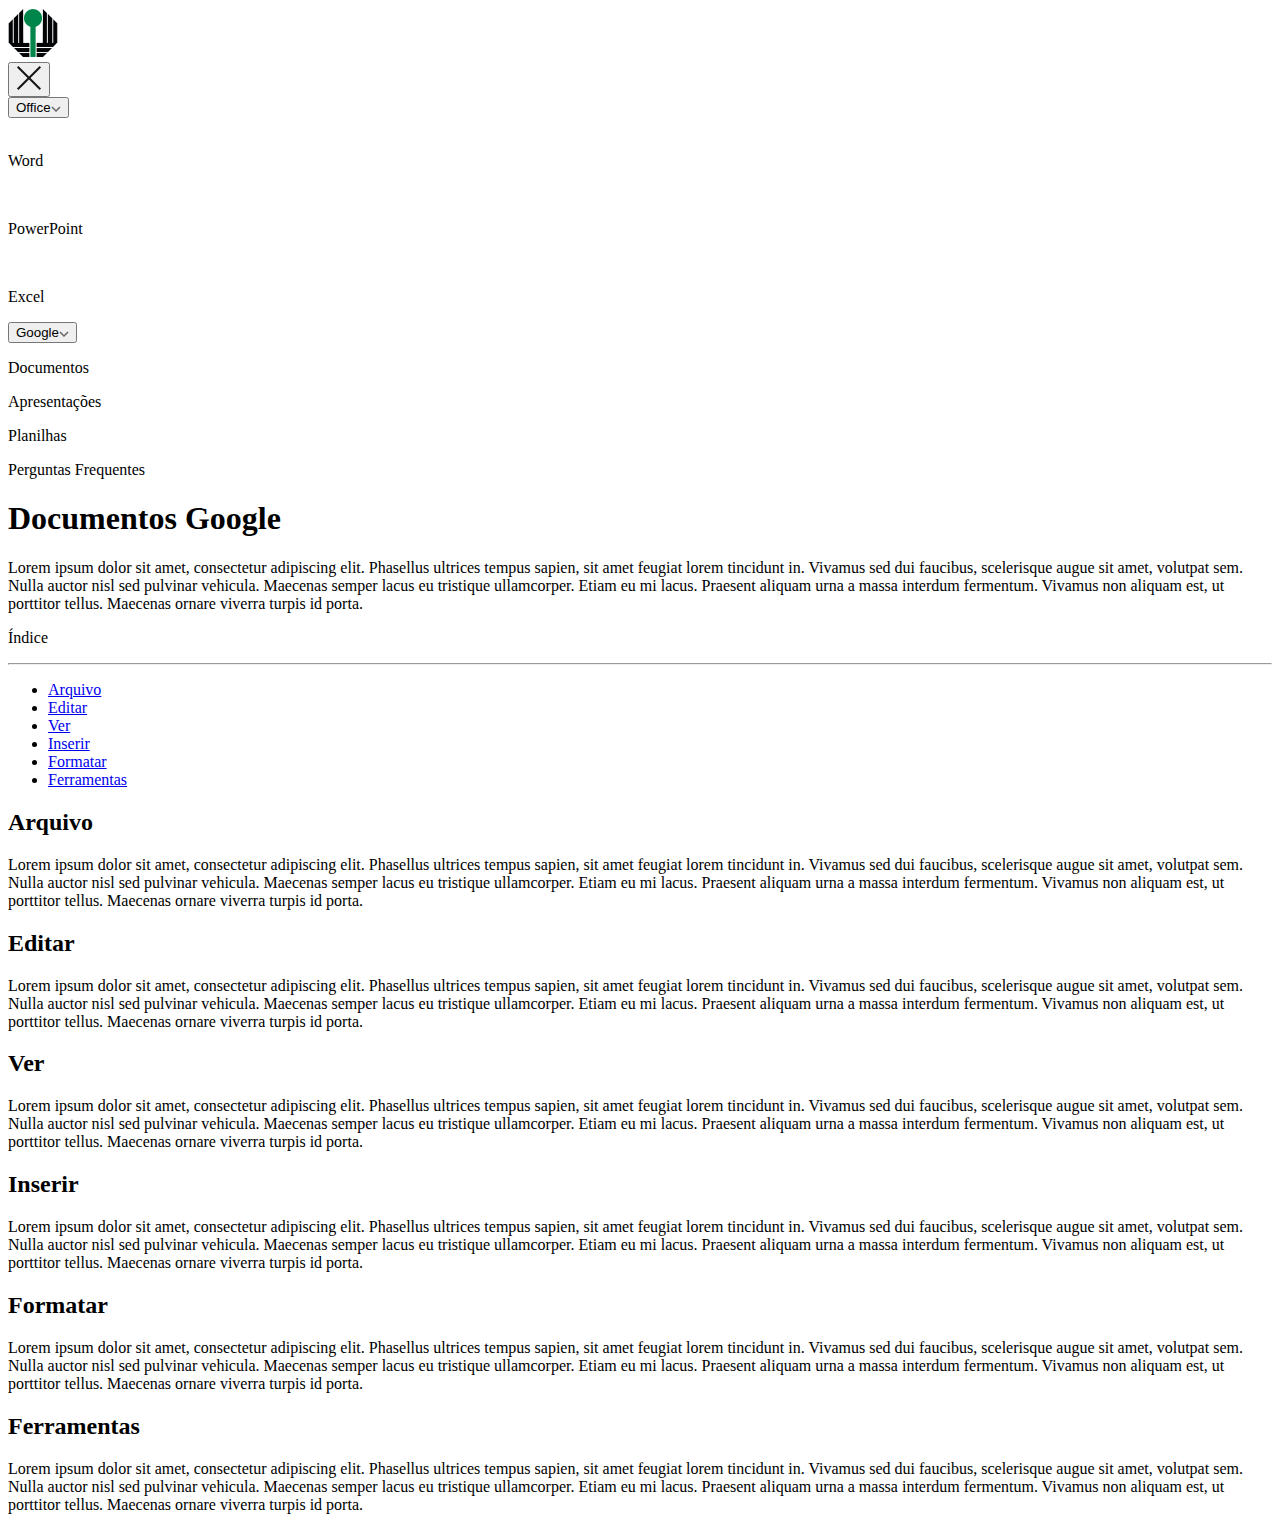
==== documentos/index.html @ f4893db4 "Update index.html" ====
<!DOCTYPE html>
<html lang="en">

<head>
    <meta charset="UTF-8">
    <meta name="viewport" content="width=device-width, initial-scale=1.0">
    <link rel="icon" sizes="32x32" href="./images/uel2.svg" type="image/svg" />
    <link rel="stylesheet" href="./documentos/main2.css">
    <title>Documentos Google</title>
</head>

<body>
    <div class="main">
        <div class="top">
            <div class="logo"><img src="/images/uel2.png" alt=""></div>
            <div class="mobile-menu">
                <button class="mobile-close"><img src="/images/icon-close-menu.svg" alt=""></button>
                <div class="left">
                    <div class="options">
                        <div class="features">
                            <button class="btn1">
                                Office<img src="/images/icon-arrow-down.svg" alt="" class="arrow1">
                            </button>
                            <div class="menu1">
                                <div class="row" id="wordButton"><img src="" alt="">
                                    <p>Word</p>
                                </div>
                                <div class="row" id="powerPointButton"><img src="" alt="">
                                    <p>PowerPoint</p>
                                </div>
                                <div class="row" id="excelButton"><img src="" alt="">
                                    <p>Excel</p>
                                </div>
                            </div>
                        </div>
                        <div class="company">
                            <button class="btn2">
                                Google<img src="/images/icon-arrow-down.svg" alt="" class="arrow2">
                            </button>
                            <div class="menu2">
                                <div class="list" id="docsButton">
                                    <p>Documentos</p>
                                </div>
                                <div class="list" id="apresentacoesButton">
                                    <p>Apresentações</p>
                                </div>
                                <div class="list" id="planilhasButton">
                                    <p>Planilhas</p>
                                </div>
                            </div>
                        </div>
                        <div class="carrers" id="perguntasButton">
                            <p>Perguntas Frequentes</p>
                        </div>
                    </div>
                </div>
            </div>
        </div>
        <div class="content">
            <h1 class="title">Documentos Google</h1>
            <p class="p1">Lorem ipsum dolor sit amet, consectetur adipiscing elit. Phasellus ultrices tempus sapien, sit amet
                feugiat lorem
                tincidunt in. Vivamus sed dui faucibus, scelerisque augue sit amet, volutpat sem. Nulla auctor nisl sed
                pulvinar
                vehicula. Maecenas semper lacus eu tristique ullamcorper. Etiam eu mi lacus. Praesent aliquam urna a
                massa interdum
                fermentum. Vivamus non aliquam est, ut porttitor tellus. Maecenas ornare viverra turpis id porta.</p>
                <div class="box">
                <div class="indice">
                    <p>Índice</p><hr>
                    <ul>
                        <li><a href="#arquivo">Arquivo</a></li>
                        <li><a href="#editar">Editar</a></li>
                        <li><a href="#ver">Ver</a></li>
                        <li><a href="#inserir">Inserir</a></li>
                        <li><a href="#formatar">Formatar</a></li>
                        <li><a href="#ferramentas">Ferramentas</a></li>
                    </ul>
                </div>
            </div>
            <div class="infos">
            <div class="divisao">
                <h2 id="arquivo">Arquivo</h2>
                <p>Lorem ipsum dolor sit amet, consectetur adipiscing elit. Phasellus ultrices tempus sapien, 
                    sit amet feugiat lorem tincidunt in. Vivamus sed dui faucibus, scelerisque augue sit amet, 
                    volutpat sem. Nulla auctor nisl sed pulvinar vehicula. Maecenas semper lacus eu tristique ullamcorper. 
                    Etiam eu mi lacus. Praesent aliquam urna a massa interdum fermentum. Vivamus non aliquam est, ut porttitor 
                    tellus. Maecenas ornare viverra turpis id porta.
                </p>
            </div>
            <div class="divisao">
                <h2 id="editar">Editar</h2>
                <p>Lorem ipsum dolor sit amet, consectetur adipiscing elit. Phasellus ultrices tempus sapien, 
                    sit amet feugiat lorem tincidunt in. Vivamus sed dui faucibus, scelerisque augue sit amet, 
                    volutpat sem. Nulla auctor nisl sed pulvinar vehicula. Maecenas semper lacus eu tristique ullamcorper. 
                    Etiam eu mi lacus. Praesent aliquam urna a massa interdum fermentum. Vivamus non aliquam est, ut porttitor 
                    tellus. Maecenas ornare viverra turpis id porta.
                </p>
            </div>
            <div class="divisao">
                <h2 id="ver">Ver</h2>
                <p>Lorem ipsum dolor sit amet, consectetur adipiscing elit. Phasellus ultrices tempus sapien, 
                    sit amet feugiat lorem tincidunt in. Vivamus sed dui faucibus, scelerisque augue sit amet, 
                    volutpat sem. Nulla auctor nisl sed pulvinar vehicula. Maecenas semper lacus eu tristique ullamcorper. 
                    Etiam eu mi lacus. Praesent aliquam urna a massa interdum fermentum. Vivamus non aliquam est, ut porttitor 
                    tellus. Maecenas ornare viverra turpis id porta.
                </p>
            </div>
            <div class="divisao">
                <h2 id="inserir">Inserir</h2>
                <p>Lorem ipsum dolor sit amet, consectetur adipiscing elit. Phasellus ultrices tempus sapien, 
                    sit amet feugiat lorem tincidunt in. Vivamus sed dui faucibus, scelerisque augue sit amet, 
                    volutpat sem. Nulla auctor nisl sed pulvinar vehicula. Maecenas semper lacus eu tristique ullamcorper. 
                    Etiam eu mi lacus. Praesent aliquam urna a massa interdum fermentum. Vivamus non aliquam est, ut porttitor 
                    tellus. Maecenas ornare viverra turpis id porta.
                </p>
            </div>
            <div class="divisao">
                <h2 id="formatar">Formatar</h2>
                <p>Lorem ipsum dolor sit amet, consectetur adipiscing elit. Phasellus ultrices tempus sapien, 
                    sit amet feugiat lorem tincidunt in. Vivamus sed dui faucibus, scelerisque augue sit amet, 
                    volutpat sem. Nulla auctor nisl sed pulvinar vehicula. Maecenas semper lacus eu tristique ullamcorper. 
                    Etiam eu mi lacus. Praesent aliquam urna a massa interdum fermentum. Vivamus non aliquam est, ut porttitor 
                    tellus. Maecenas ornare viverra turpis id porta.
                </p>
            </div>
            <div class="divisao">
                <h2 id="ferramentas">Ferramentas</h2>
                <p>Lorem ipsum dolor sit amet, consectetur adipiscing elit. Phasellus ultrices tempus sapien, 
                    sit amet feugiat lorem tincidunt in. Vivamus sed dui faucibus, scelerisque augue sit amet, 
                    volutpat sem. Nulla auctor nisl sed pulvinar vehicula. Maecenas semper lacus eu tristique ullamcorper. 
                    Etiam eu mi lacus. Praesent aliquam urna a massa interdum fermentum. Vivamus non aliquam est, ut porttitor 
                    tellus. Maecenas ornare viverra turpis id porta.
                </p>
            </div>
        </div>
        </div>
    </div>
    <script src="./documentos/app2.js"></script>
</body>

</html>
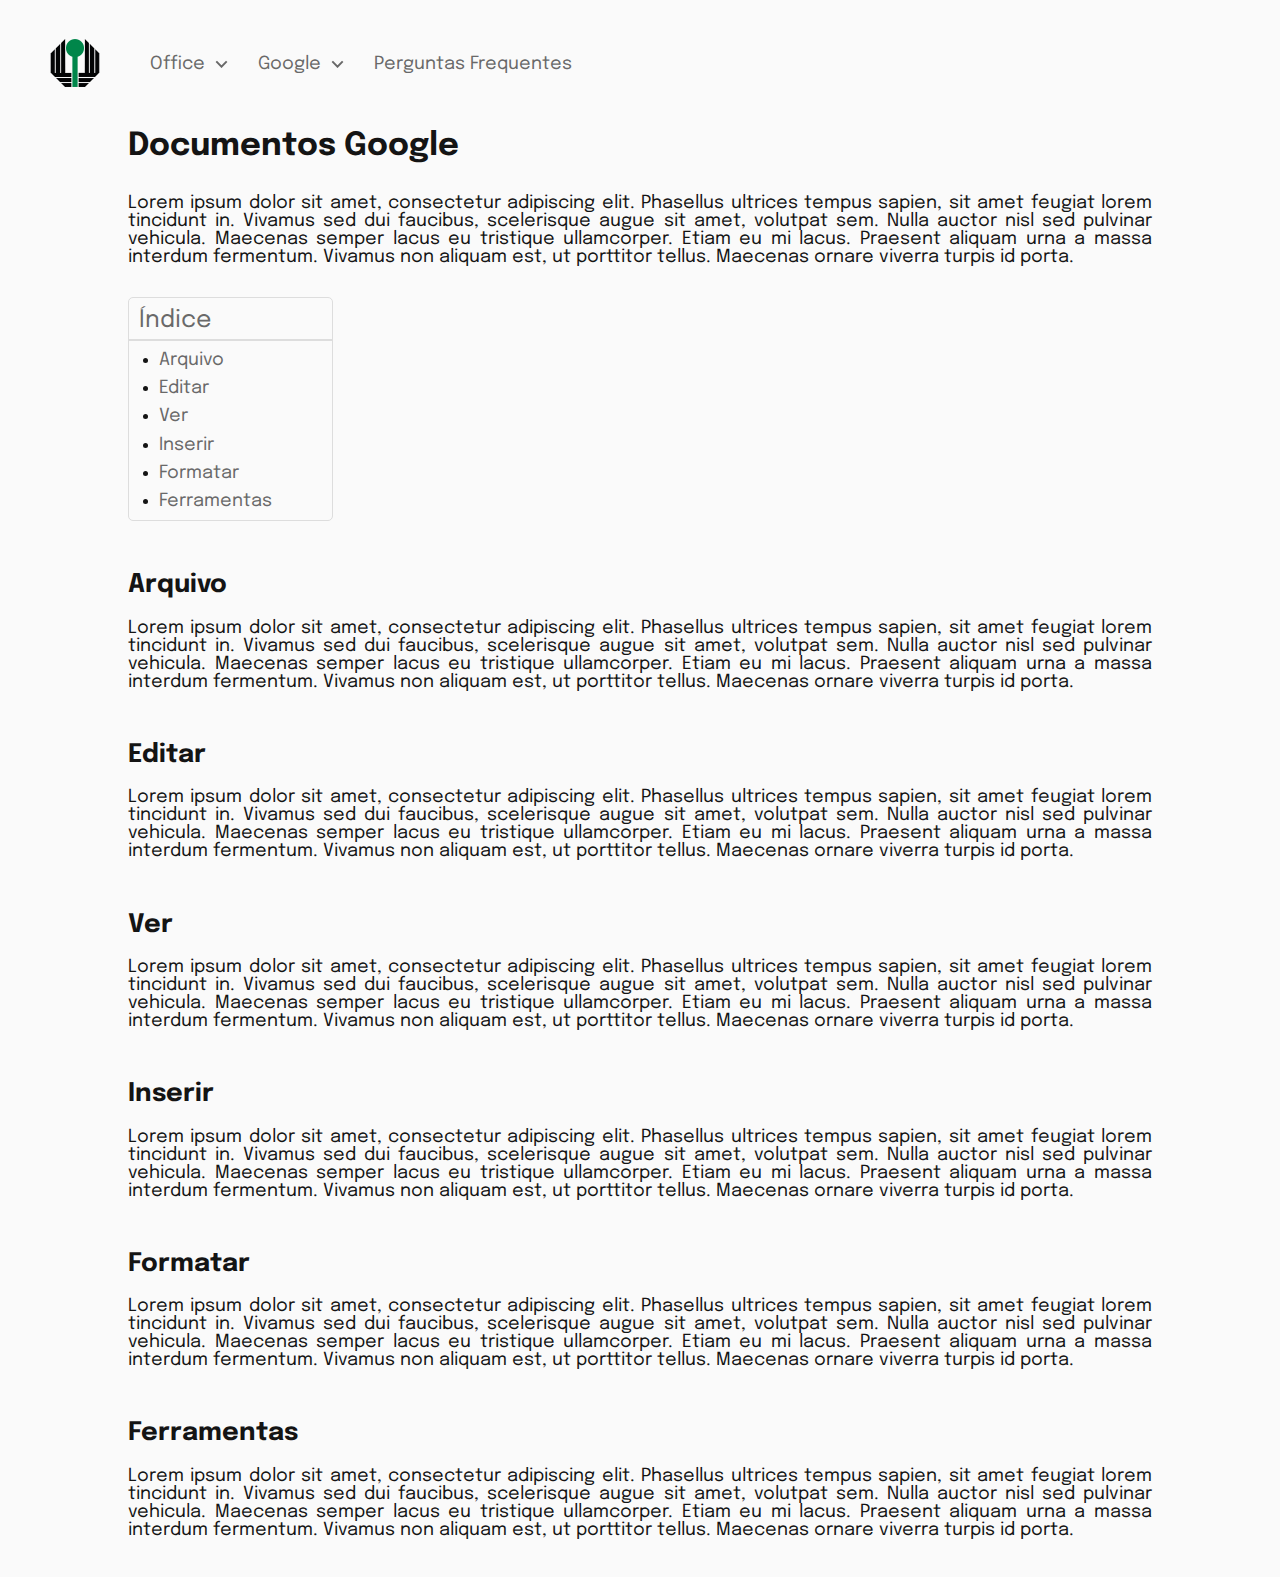
==== commit 6f6d058b: "Update index.html" ====
--- a/documentos/index.html
+++ b/documentos/index.html
@@ -4,22 +4,22 @@
 <head>
     <meta charset="UTF-8">
     <meta name="viewport" content="width=device-width, initial-scale=1.0">
-    <link rel="icon" sizes="32x32" href="./images/uel2.svg" type="image/svg" />
-    <link rel="stylesheet" href="./documentos/main2.css">
+    <link rel="icon" sizes="32x32" href="https://alauram.github.io/siteuel/images/uel2.svg" type="image/svg" />
+    <link rel="stylesheet" href="https://alauram.github.io/siteuel/documentos/main2.css">
     <title>Documentos Google</title>
 </head>
 
 <body>
     <div class="main">
         <div class="top">
-            <div class="logo"><img src="/images/uel2.png" alt=""></div>
+            <div class="logo"><img src="https://alauram.github.io/siteuel/images/uel2.png" alt=""></div>
             <div class="mobile-menu">
-                <button class="mobile-close"><img src="/images/icon-close-menu.svg" alt=""></button>
+                <button class="mobile-close"><img src="https://alauram.github.io/siteuel/images/icon-close-menu.svg" alt=""></button>
                 <div class="left">
                     <div class="options">
                         <div class="features">
                             <button class="btn1">
-                                Office<img src="/images/icon-arrow-down.svg" alt="" class="arrow1">
+                                Office<img src="https://alauram.github.io/siteuel/images/icon-arrow-down.svg" alt="" class="arrow1">
                             </button>
                             <div class="menu1">
                                 <div class="row" id="wordButton"><img src="" alt="">
@@ -35,7 +35,7 @@
                         </div>
                         <div class="company">
                             <button class="btn2">
-                                Google<img src="/images/icon-arrow-down.svg" alt="" class="arrow2">
+                                Google<img src="https://alauram.github.io/siteuel/images/icon-arrow-down.svg" alt="" class="arrow2">
                             </button>
                             <div class="menu2">
                                 <div class="list" id="docsButton">
@@ -136,7 +136,7 @@
         </div>
         </div>
     </div>
-    <script src="./documentos/app2.js"></script>
+    <script src="https://alauram.github.io/siteuel/documentos/app2.js"></script>
 </body>
 
 </html>
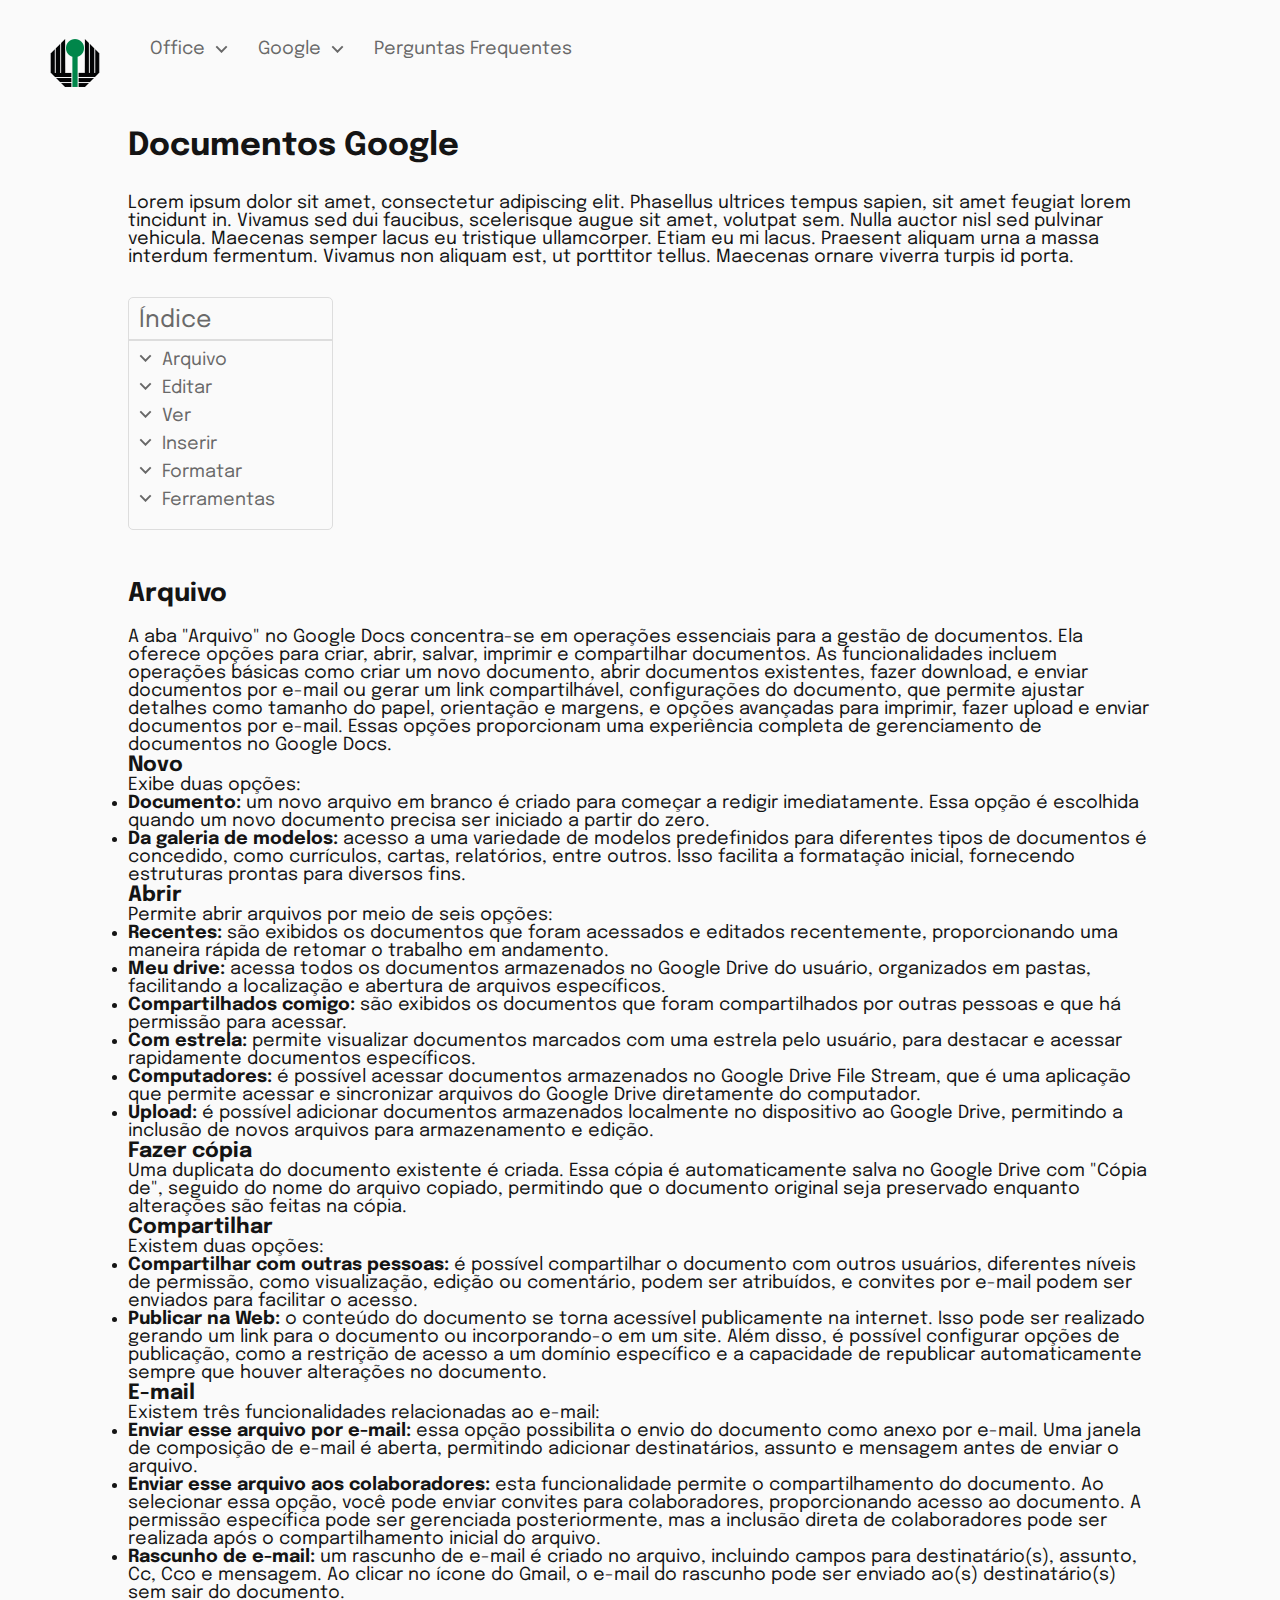
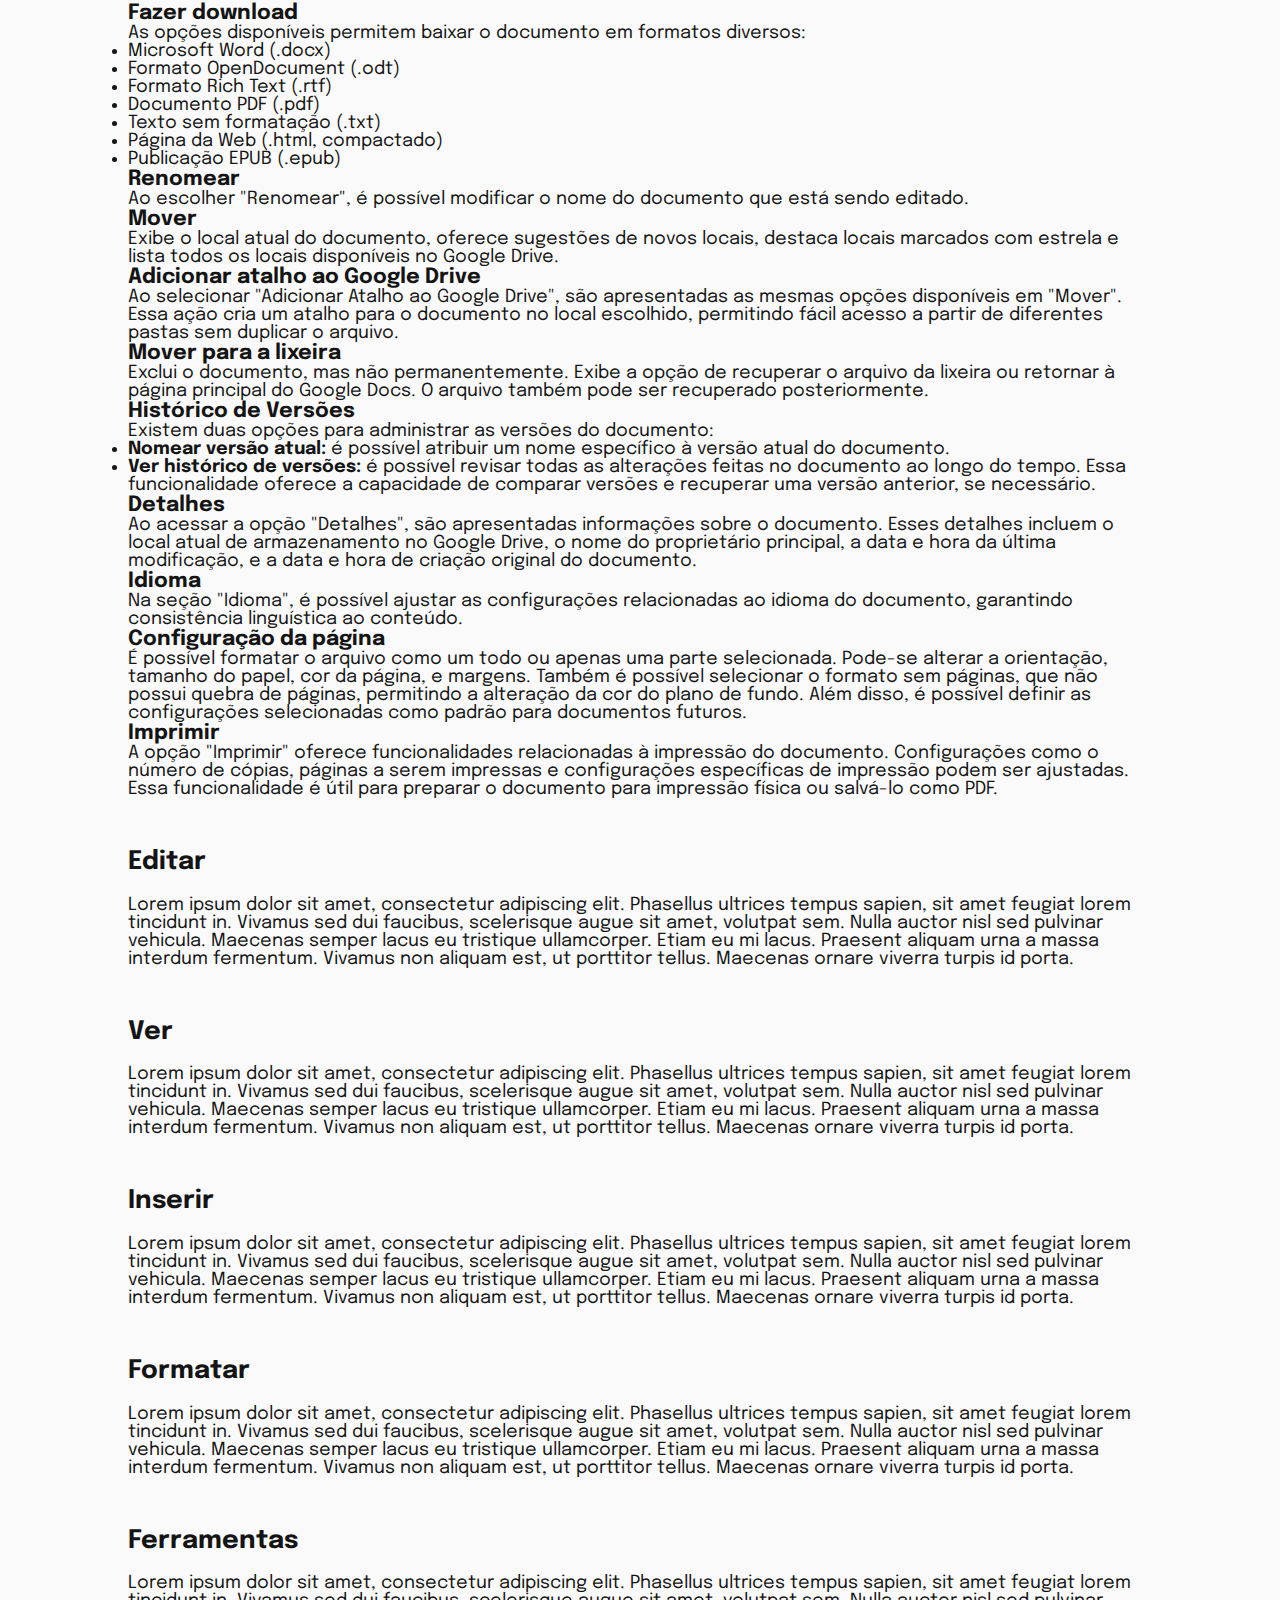
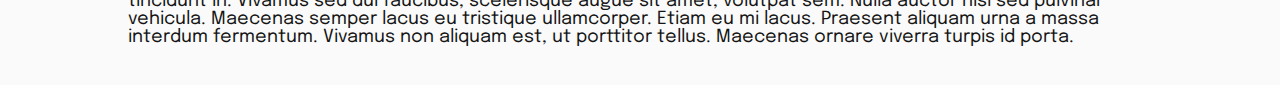
==== commit ef1b38d5: "Update index.html" ====
--- a/documentos/index.html
+++ b/documentos/index.html
@@ -10,51 +10,51 @@
 </head>
 
 <body>
-    <div class="main">
+    <div class="container active">
         <div class="top">
-            <div class="logo"><img src="https://alauram.github.io/siteuel/images/uel2.png" alt=""></div>
+            <div class="logo"><img src="https://alauram.github.io/siteuel/images/uel2.png" alt="" id="logo"><button class="mobile-open"><img src="https://alauram.github.io/siteuel/images/icon-menu.svg" alt=""></button></div>
             <div class="mobile-menu">
                 <button class="mobile-close"><img src="https://alauram.github.io/siteuel/images/icon-close-menu.svg" alt=""></button>
-                <div class="left">
-                    <div class="options">
-                        <div class="features">
-                            <button class="btn1">
-                                Office<img src="https://alauram.github.io/siteuel/images/icon-arrow-down.svg" alt="" class="arrow1">
-                            </button>
-                            <div class="menu1">
-                                <div class="row" id="wordButton"><img src="" alt="">
-                                    <p>Word</p>
-                                </div>
-                                <div class="row" id="powerPointButton"><img src="" alt="">
-                                    <p>PowerPoint</p>
-                                </div>
-                                <div class="row" id="excelButton"><img src="" alt="">
-                                    <p>Excel</p>
-                                </div>
-                            </div>
-                        </div>
-                        <div class="company">
-                            <button class="btn2">
-                                Google<img src="https://alauram.github.io/siteuel/images/icon-arrow-down.svg" alt="" class="arrow2">
-                            </button>
-                            <div class="menu2">
-                                <div class="list" id="docsButton">
-                                    <p>Documentos</p>
-                                </div>
-                                <div class="list" id="apresentacoesButton">
-                                    <p>Apresentações</p>
-                                </div>
-                                <div class="list" id="planilhasButton">
-                                    <p>Planilhas</p>
-                                </div>
-                            </div>
-                        </div>
-                        <div class="carrers" id="perguntasButton">
-                            <p>Perguntas Frequentes</p>
+            <div class="left">
+                <div class="options">
+                    <div class="office">
+                        <button class="btn1">
+                            Office<img src="https://alauram.github.io/siteuel/images/icon-arrow-down.svg" alt="" class="arrow1">
+                        </button>
+                        <div class="menu1">
+                            <div class="list" id="wordButton">
+                                <p>Word</p>
+                            </div>
+                            <div class="list" id="powerPointButton">
+                                <p>PowerPoint</p>
+                            </div>
+                            <div class="list" id="excelButton">
+                                <p>Excel</p>
+                            </div>
                         </div>
                     </div>
+                    <div class="google">
+                        <button class="btn2">
+                            Google<img src="https://alauram.github.io/siteuel/images/icon-arrow-down.svg" alt="" class="arrow2">
+                        </button>
+                        <div class="menu2">
+                            <div class="list" id="docsButton">
+                                <p>Documentos</p>
+                            </div>
+                            <div class="list" id="apresentacoesButton">
+                                <p>Apresentações</p>
+                            </div>
+                            <div class="list" id="planilhasButton">
+                                <p>Planilhas</p>
+                            </div>
+                        </div>
+                    </div>
+                    <div class="perguntas" id="perguntasButton">
+                        <p>Perguntas Frequentes</p>
+                    </div>
                 </div>
             </div>
+        </div>
         </div>
         <div class="content">
             <h1 class="title">Documentos Google</h1>
@@ -67,26 +67,116 @@
                 fermentum. Vivamus non aliquam est, ut porttitor tellus. Maecenas ornare viverra turpis id porta.</p>
                 <div class="box">
                 <div class="indice">
-                    <p>Índice</p><hr>
-                    <ul>
-                        <li><a href="#arquivo">Arquivo</a></li>
-                        <li><a href="#editar">Editar</a></li>
-                        <li><a href="#ver">Ver</a></li>
-                        <li><a href="#inserir">Inserir</a></li>
-                        <li><a href="#formatar">Formatar</a></li>
-                        <li><a href="#ferramentas">Ferramentas</a></li>
+                    <p class="titulo">Índice<p><hr>
+                    <p class="topicos"><img src="https://alauram.github.io/siteuel/images/icon-arrow-down.svg" alt="" class="arrow1" id="abrir"><a href="#arquivo">Arquivo </a></p>
+                    <ul class = arquivoMenu>
+                        <li><a href="#novo">Novo</a></li>
+                        <li><a href="#abrir">Abrir</a></li>
+                        <li><a href="#copia">Fazer cópia</a></li>
+                        <li><a href="#compartilhar">Compartilhar</a></li>
+                        <li><a href="#email">E-mail</a></li>
+                        <li><a href="#download">Fazer download</a></li>
+                        <li><a href="#renomear">Renomear</a></li>
+                        <li><a href="#mover">Mover</a></li>
+                        <li><a href="#atalho">Adicionar atalho ao Google Drive</a></li>
+                        <li><a href="#lixeira">Mover para a lixeira</a></li>
+                        <li><a href="#historico">Histórico de versões</a></li>
+                        <li><a href="#detalhes">Detalhes</a></li>
+                        <li><a href="#idioma">Idioma</a></li>
+                        <li><a href="#configuracao">Configuração da página</a></li>
+                        <li><a href="#imprimir">Imprimir</a></li>
                     </ul>
+                    <p class="topicos"><img src="https://alauram.github.io/siteuel/images/icon-arrow-down.svg" alt="" class="arrow1"><a href="#editar">Editar </a></p>
+                    <p class="topicos"><img src="https://alauram.github.io/siteuel/images/icon-arrow-down.svg" alt="" class="arrow1"><a href="#ver">Ver </a></p>
+                    <p class="topicos"><img src="https://alauram.github.io/siteuel/images/icon-arrow-down.svg" alt="" class="arrow1"><a href="#inserir">Inserir </a></p>
+                    <p class="topicos"><img src="https://alauram.github.io/siteuel/images/icon-arrow-down.svg" alt="" class="arrow1"><a href="#formatar">Formatar </a></p>
+                    <p class="topicos active"><img src="https://alauram.github.io/siteuel/images/icon-arrow-down.svg" alt="" class="arrow1"><a href="#ferramentas">Ferramentas </a></p>
                 </div>
             </div>
             <div class="infos">
             <div class="divisao">
                 <h2 id="arquivo">Arquivo</h2>
-                <p>Lorem ipsum dolor sit amet, consectetur adipiscing elit. Phasellus ultrices tempus sapien, 
-                    sit amet feugiat lorem tincidunt in. Vivamus sed dui faucibus, scelerisque augue sit amet, 
-                    volutpat sem. Nulla auctor nisl sed pulvinar vehicula. Maecenas semper lacus eu tristique ullamcorper. 
-                    Etiam eu mi lacus. Praesent aliquam urna a massa interdum fermentum. Vivamus non aliquam est, ut porttitor 
-                    tellus. Maecenas ornare viverra turpis id porta.
-                </p>
+                <p>A aba "Arquivo" no Google Docs concentra-se em operações essenciais para a gestão de documentos. Ela oferece opções para criar, abrir, salvar, imprimir e compartilhar documentos. As funcionalidades incluem operações básicas como criar um novo documento, abrir documentos existentes, fazer download, e enviar documentos por e-mail ou gerar um link compartilhável, configurações do documento, que permite ajustar detalhes como tamanho do papel, orientação e margens, e opções avançadas para imprimir, fazer upload e enviar documentos por e-mail. Essas opções proporcionam uma experiência completa de gerenciamento de documentos no Google Docs.</p>
+
+<h3 id="novo">Novo</h3>
+<p>Exibe duas opções:</p>
+<ul>
+  <li><strong>Documento:</strong> um novo arquivo em branco é criado para começar a redigir imediatamente. Essa opção é escolhida quando um novo documento precisa ser iniciado a partir do zero.</li>
+  <li><strong>Da galeria de modelos:</strong> acesso a uma variedade de modelos predefinidos para diferentes tipos de documentos é concedido, como currículos, cartas, relatórios, entre outros. Isso facilita a formatação inicial, fornecendo estruturas prontas para diversos fins.</li>
+</ul>
+
+<h3 id="abrir">Abrir</h3>
+<p>Permite abrir arquivos por meio de seis opções:</p>
+<ul>
+  <li><strong>Recentes:</strong> são exibidos os documentos que foram acessados e editados recentemente, proporcionando uma maneira rápida de retomar o trabalho em andamento.</li>
+  <li><strong>Meu drive:</strong> acessa todos os documentos armazenados no Google Drive do usuário, organizados em pastas, facilitando a localização e abertura de arquivos específicos.</li>
+  <li><strong>Compartilhados comigo:</strong> são exibidos os documentos que foram compartilhados por outras pessoas e que há permissão para acessar.</li>
+  <li><strong>Com estrela:</strong> permite visualizar documentos marcados com uma estrela pelo usuário, para destacar e acessar rapidamente documentos específicos.</li>
+  <li><strong>Computadores:</strong> é possível acessar documentos armazenados no Google Drive File Stream, que é uma aplicação que permite acessar e sincronizar arquivos do Google Drive diretamente do computador.</li>
+  <li><strong>Upload:</strong> é possível adicionar documentos armazenados localmente no dispositivo ao Google Drive, permitindo a inclusão de novos arquivos para armazenamento e edição.</li>
+</ul>
+
+<h3 id="copia">Fazer cópia</h3>
+<p>Uma duplicata do documento existente é criada. Essa cópia é automaticamente salva no Google Drive com "Cópia de", seguido do nome do arquivo copiado, permitindo que o documento original seja preservado enquanto alterações são feitas na cópia.</p>
+
+<h3 id="compartilhar">Compartilhar</h3>
+<p>Existem duas opções:</p>
+<ul>
+  <li><strong>Compartilhar com outras pessoas:</strong> é possível compartilhar o documento com outros usuários, diferentes níveis de permissão, como visualização, edição ou comentário, podem ser atribuídos, e convites por e-mail podem ser enviados para facilitar o acesso.</li>
+  <li><strong>Publicar na Web:</strong> o conteúdo do documento se torna acessível publicamente na internet. Isso pode ser realizado gerando um link para o documento ou incorporando-o em um site. Além disso, é possível configurar opções de publicação, como a restrição de acesso a um domínio específico e a capacidade de republicar automaticamente sempre que houver alterações no documento.</li>
+</ul>
+
+<h3 id="email">E-mail</h3>
+<p>Existem três funcionalidades relacionadas ao e-mail:</p>
+<ul>
+  <li><strong>Enviar esse arquivo por e-mail:</strong> essa opção possibilita o envio do documento como anexo por e-mail. Uma janela de composição de e-mail é aberta, permitindo adicionar destinatários, assunto e mensagem antes de enviar o arquivo.</li>
+  <li><strong>Enviar esse arquivo aos colaboradores:</strong> esta funcionalidade permite o compartilhamento do documento. Ao selecionar essa opção, você pode enviar convites para colaboradores, proporcionando acesso ao documento. A permissão específica pode ser gerenciada posteriormente, mas a inclusão direta de colaboradores pode ser realizada após o compartilhamento inicial do arquivo.</li>
+  <li><strong>Rascunho de e-mail:</strong> um rascunho de e-mail é criado no arquivo, incluindo campos para destinatário(s), assunto, Cc, Cco e mensagem. Ao clicar no ícone do Gmail, o e-mail do rascunho pode ser enviado ao(s) destinatário(s) sem sair do documento.</li>
+</ul>
+
+<h3 id="download">Fazer download</h3>
+<p>As opções disponíveis permitem baixar o documento em formatos diversos:</p>
+<ul>
+  <li>Microsoft Word (.docx)</li>
+  <li>Formato OpenDocument (.odt)</li>
+  <li>Formato Rich Text (.rtf)</li>
+  <li>Documento PDF (.pdf)</li>
+  <li>Texto sem formatação (.txt)</li>
+  <li>Página da Web (.html, compactado)</li>
+  <li>Publicação EPUB (.epub)</li>
+</ul>
+
+<h3 id="renomear">Renomear</h3>
+<p>Ao escolher "Renomear", é possível modificar o nome do documento que está sendo editado.</p>
+
+<h3 id="mover">Mover</h3>
+<p>Exibe o local atual do documento, oferece sugestões de novos locais, destaca locais marcados com estrela e lista todos os locais disponíveis no Google Drive.</p>
+
+<h3 id="atalho">Adicionar atalho ao Google Drive</h3>
+<p>Ao selecionar "Adicionar Atalho ao Google Drive", são apresentadas as mesmas opções disponíveis em "Mover". Essa ação cria um atalho para o documento no local escolhido, permitindo fácil acesso a partir de diferentes pastas sem duplicar o arquivo.</p>
+
+<h3 id="lixeira">Mover para a lixeira</h3>
+<p>Exclui o documento, mas não permanentemente. Exibe a opção de recuperar o arquivo da lixeira ou retornar à página principal do Google Docs. O arquivo também pode ser recuperado posteriormente.</p>
+
+<h3 id="historico">Histórico de Versões</h3>
+<p>Existem duas opções para administrar as versões do documento:</p>
+<ul>
+  <li><strong>Nomear versão atual:</strong> é possível atribuir um nome específico à versão atual do documento.</li>
+  <li><strong>Ver histórico de versões:</strong> é possível revisar todas as alterações feitas no documento ao longo do tempo. Essa funcionalidade oferece a capacidade de comparar versões e recuperar uma versão anterior, se necessário.</li>
+</ul>
+
+<h3 id="detalhes">Detalhes</h3>
+<p>Ao acessar a opção "Detalhes", são apresentadas informações sobre o documento. Esses detalhes incluem o local atual de armazenamento no Google Drive, o nome do proprietário principal, a data e hora da última modificação, e a data e hora de criação original do documento.</p>
+
+<h3 id="idioma">Idioma</h3>
+<p>Na seção "Idioma", é possível ajustar as configurações relacionadas ao idioma do documento, garantindo consistência linguística ao conteúdo.</p>
+
+<h3 id="configuracao">Configuração da página</h3>
+<p>É possível formatar o arquivo como um todo ou apenas uma parte selecionada. Pode-se alterar a orientação, tamanho do papel, cor da página, e margens. Também é possível selecionar o formato sem páginas, que não possui quebra de páginas, permitindo a alteração da cor do plano de fundo. Além disso, é possível definir as configurações selecionadas como padrão para documentos futuros.</p>
+
+<h3 id="imprimir">Imprimir</h3>
+<p>A opção "Imprimir" oferece funcionalidades relacionadas à impressão do documento. Configurações como o número de cópias, páginas a serem impressas e configurações específicas de impressão podem ser ajustadas. Essa funcionalidade é útil para preparar o documento para impressão física ou salvá-lo como PDF.</p>
+
             </div>
             <div class="divisao">
                 <h2 id="editar">Editar</h2>
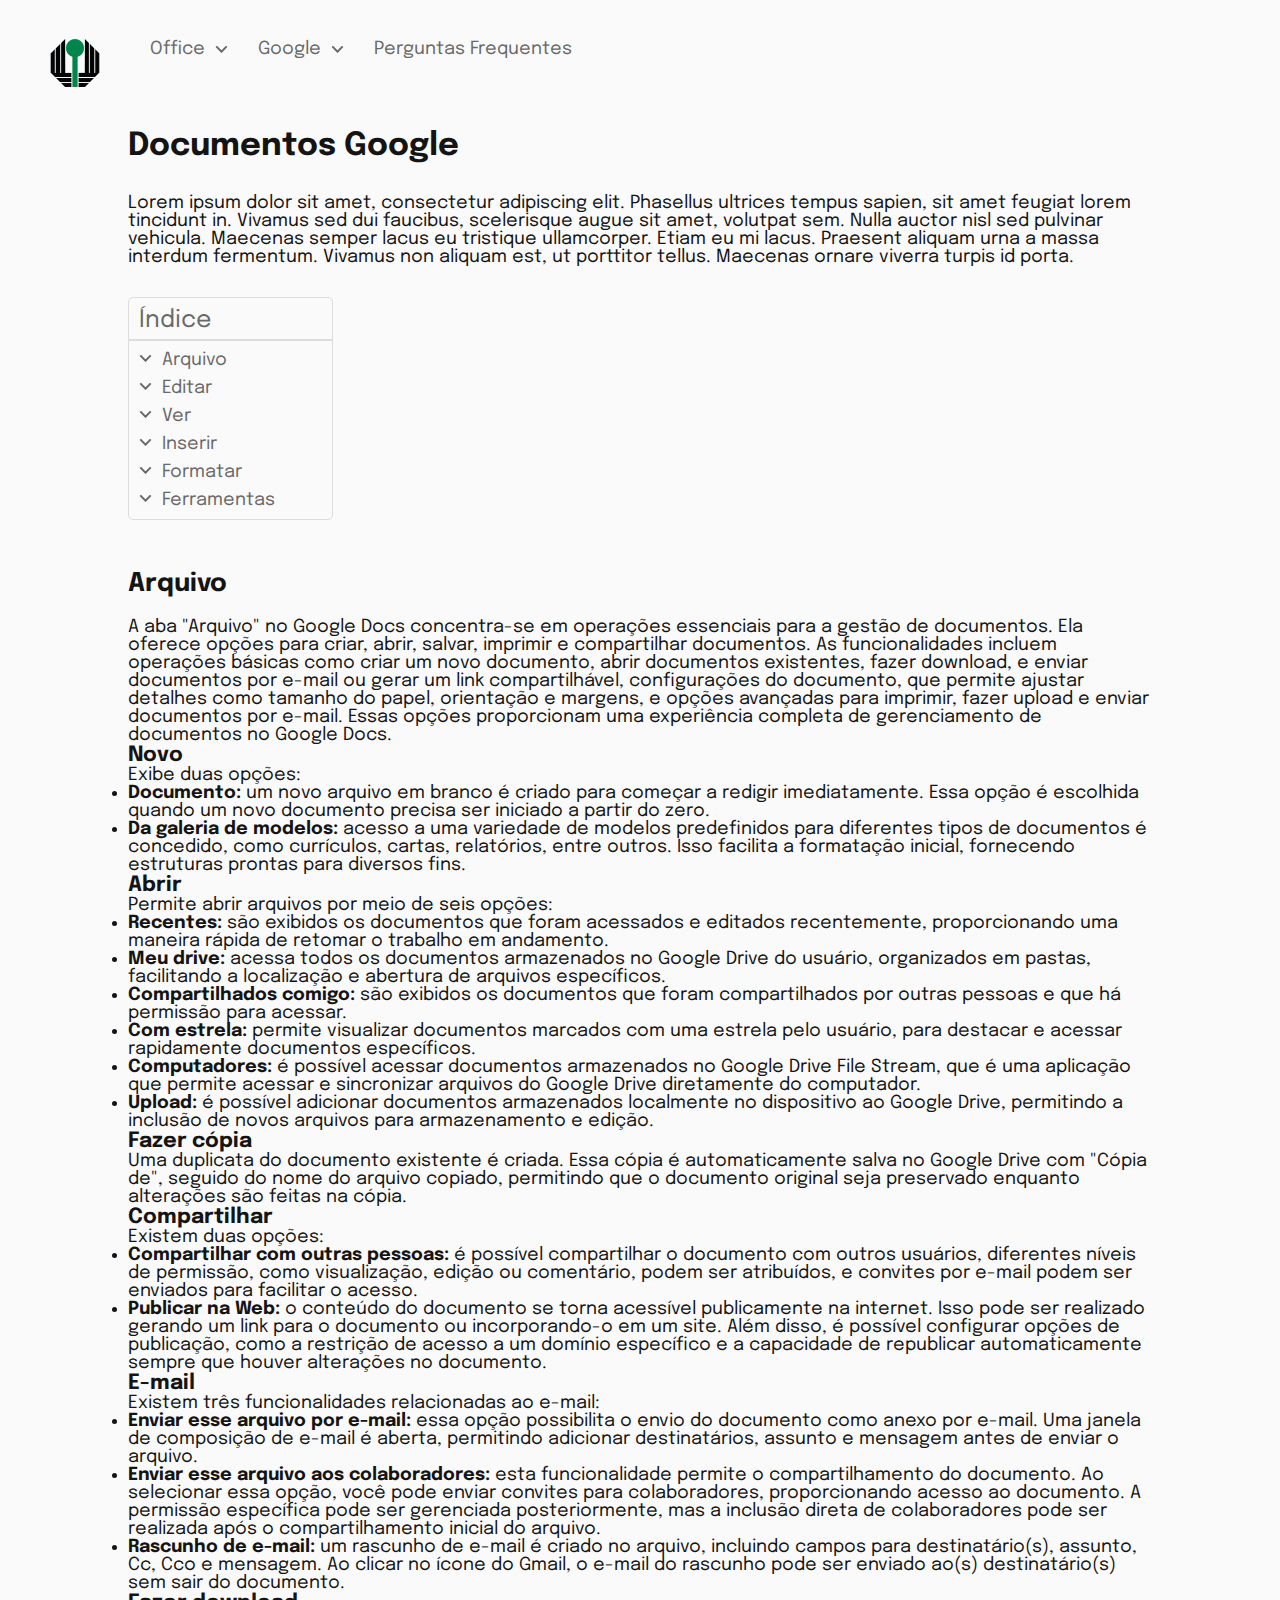
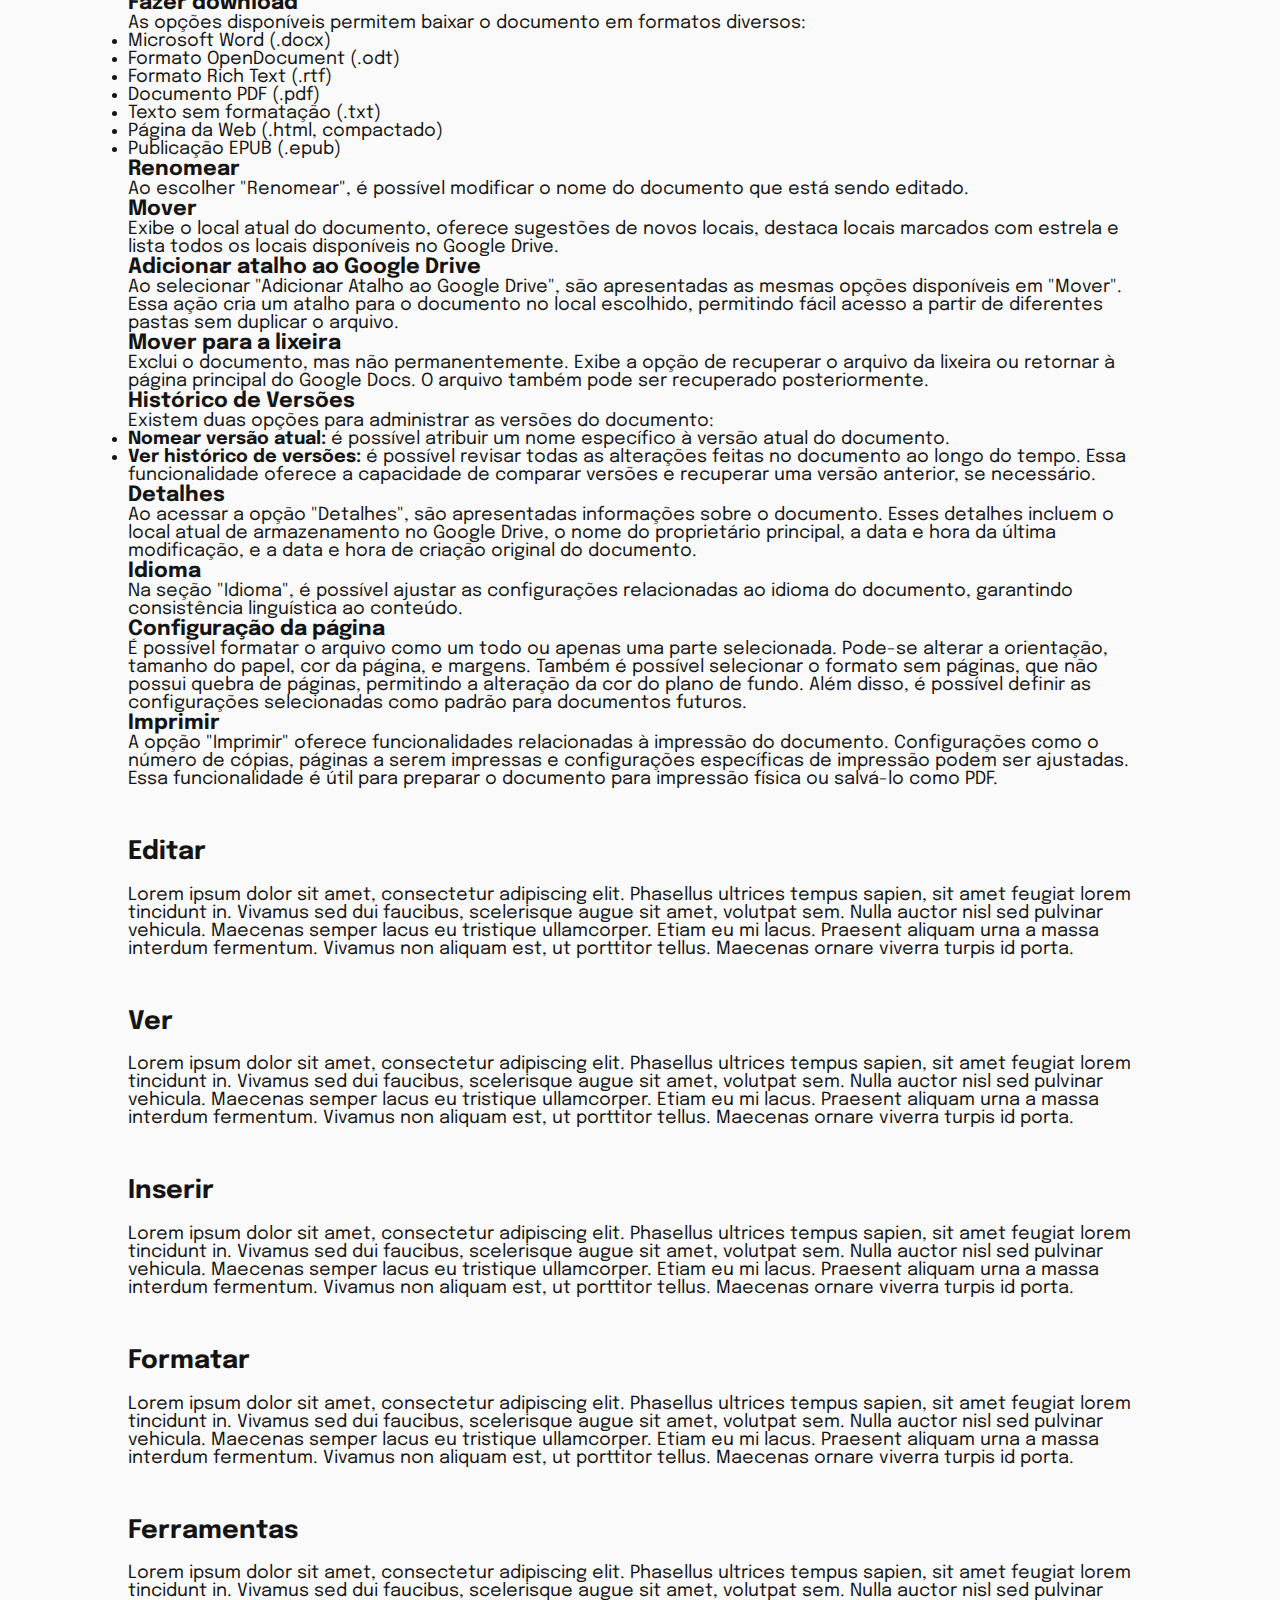
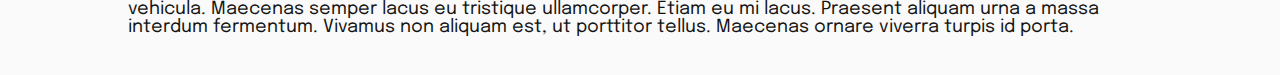
==== commit 4d6e926c: "Update index.html" ====
--- a/documentos/index.html
+++ b/documentos/index.html
@@ -68,8 +68,8 @@
                 <div class="box">
                 <div class="indice">
                     <p class="titulo">Índice<p><hr>
-                    <p class="topicos"><img src="https://alauram.github.io/siteuel/images/icon-arrow-down.svg" alt="" class="arrow1" id="abrir"><a href="#arquivo">Arquivo </a></p>
-                    <ul class = arquivoMenu>
+                    <p class="topicos"><img src="https://alauram.github.io/siteuel/images/icon-arrow-down.svg" alt="" class="arrow" id="abrir"><a href="#arquivo">Arquivo </a></p>
+                    <ul id = "topicos1">
                         <li><a href="#novo">Novo</a></li>
                         <li><a href="#abrir">Abrir</a></li>
                         <li><a href="#copia">Fazer cópia</a></li>
@@ -86,11 +86,16 @@
                         <li><a href="#configuracao">Configuração da página</a></li>
                         <li><a href="#imprimir">Imprimir</a></li>
                     </ul>
-                    <p class="topicos"><img src="https://alauram.github.io/siteuel/images/icon-arrow-down.svg" alt="" class="arrow1"><a href="#editar">Editar </a></p>
-                    <p class="topicos"><img src="https://alauram.github.io/siteuel/images/icon-arrow-down.svg" alt="" class="arrow1"><a href="#ver">Ver </a></p>
-                    <p class="topicos"><img src="https://alauram.github.io/siteuel/images/icon-arrow-down.svg" alt="" class="arrow1"><a href="#inserir">Inserir </a></p>
-                    <p class="topicos"><img src="https://alauram.github.io/siteuel/images/icon-arrow-down.svg" alt="" class="arrow1"><a href="#formatar">Formatar </a></p>
-                    <p class="topicos active"><img src="https://alauram.github.io/siteuel/images/icon-arrow-down.svg" alt="" class="arrow1"><a href="#ferramentas">Ferramentas </a></p>
+                    <p class="topicos"><img src="https://alauram.github.io/siteuel/images/icon-arrow-down.svg" alt="" class="arrow"><a href="#editar">Editar </a></p>
+                    <ul id="topicos2"><li>a</li></ul>
+                    <p class="topicos"><img src="https://alauram.github.io/siteuel/images/icon-arrow-down.svg" alt="" class="arrow"><a href="#ver">Ver </a></p>
+                    <ul id="topicos3"><li>a</li></ul>
+                    <p class="topicos"><img src="https://alauram.github.io/siteuel/images/icon-arrow-down.svg" alt="" class="arrow"><a href="#inserir">Inserir </a></p>
+                    <ul id="topicos4"><li>a</li></ul>
+                    <p class="topicos"><img src="https://alauram.github.io/siteuel/images/icon-arrow-down.svg" alt="" class="arrow"><a href="#formatar">Formatar </a></p>
+                    <ul id="topicos5"><li>a</li></ul>
+                    <p class="topicos active"><img src="https://alauram.github.io/siteuel/images/icon-arrow-down.svg" alt="" class="arrow"><a href="#ferramentas">Ferramentas </a></p>
+                    <ul id="topicos6"><li>a</li></ul>
                 </div>
             </div>
             <div class="infos">
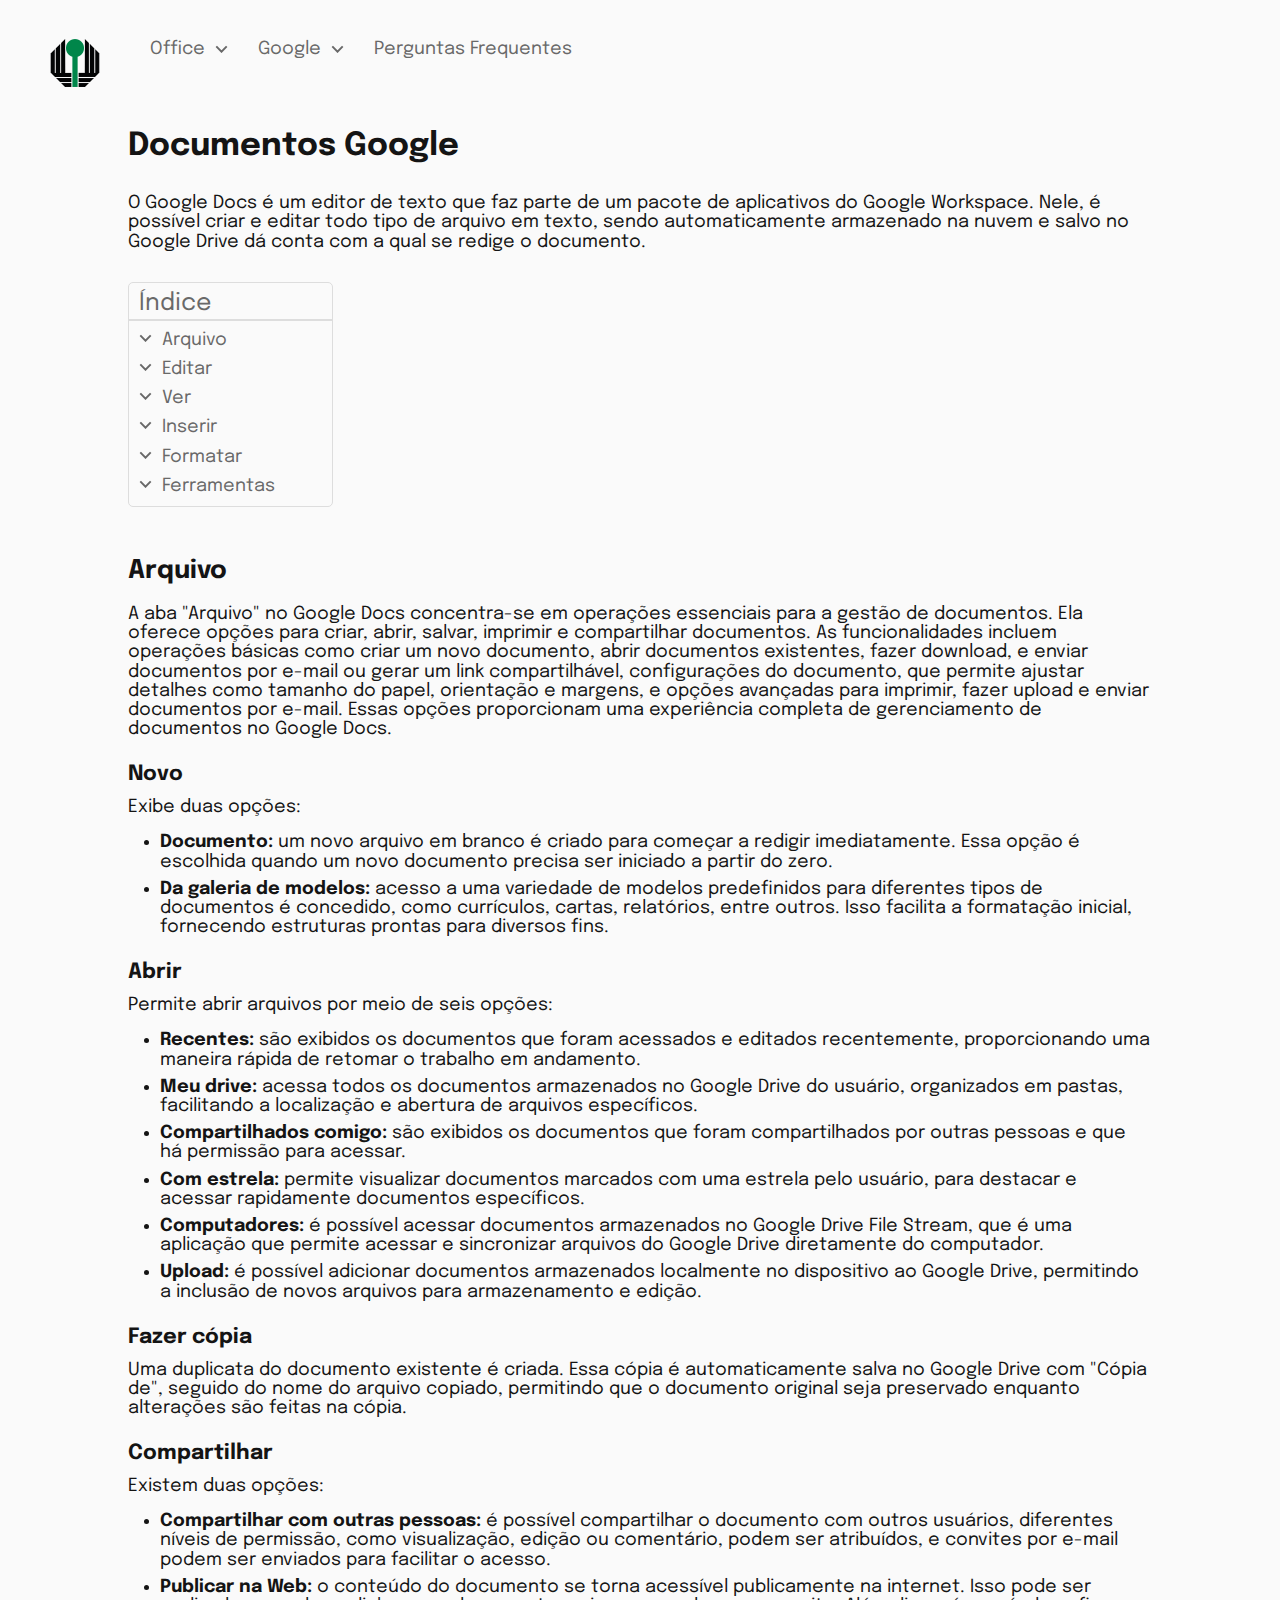
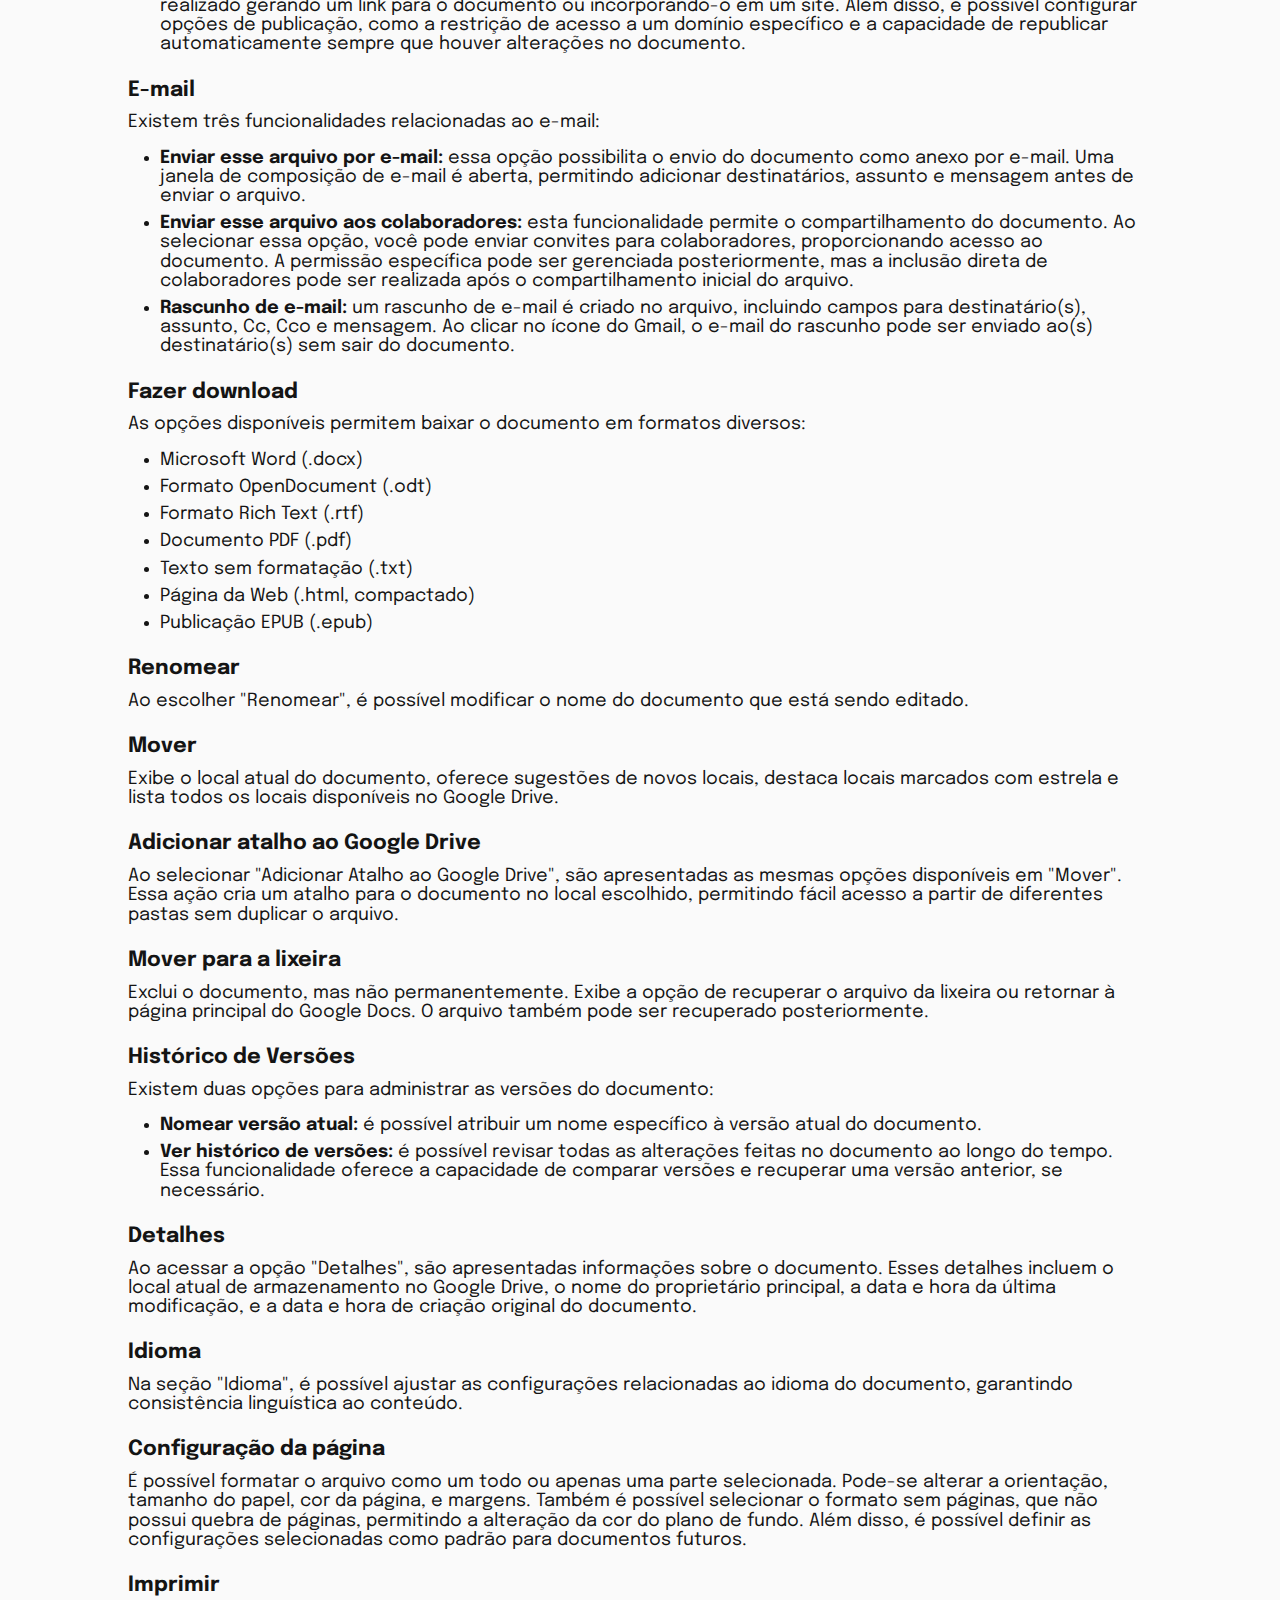
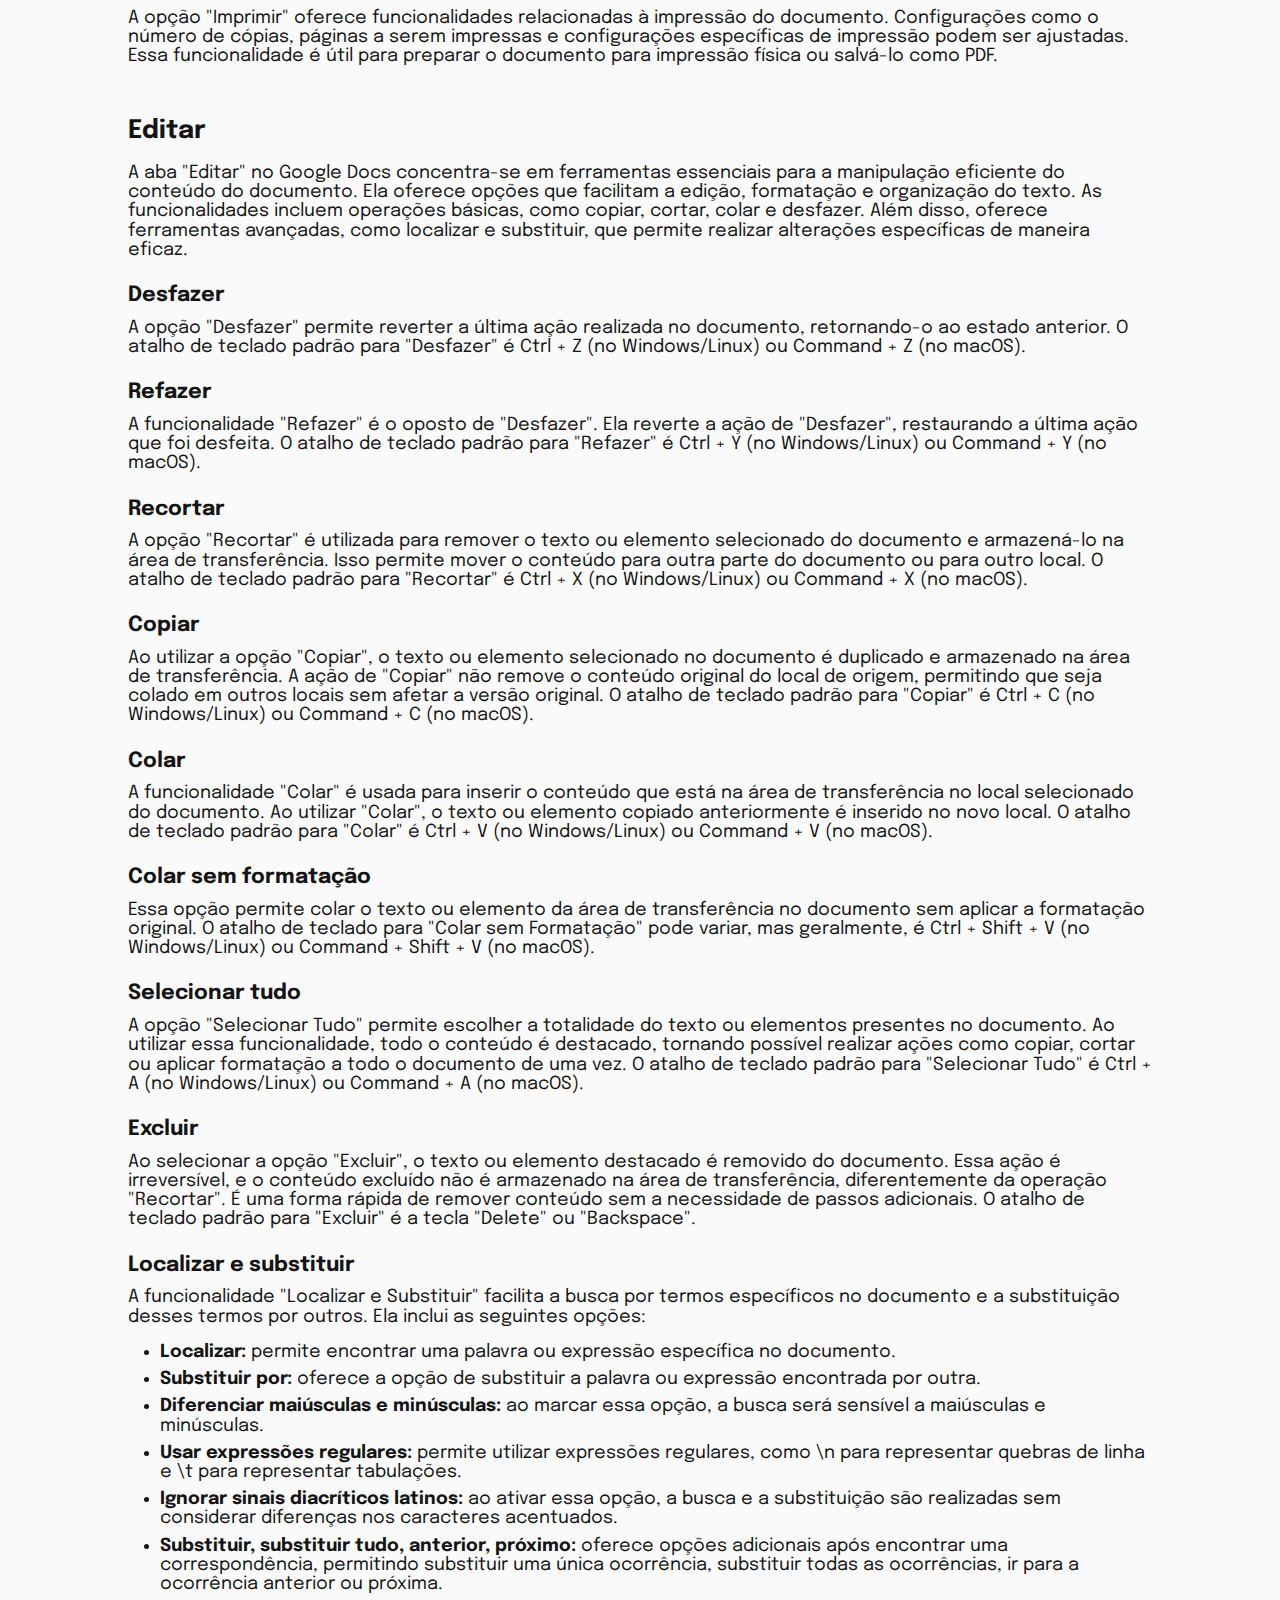
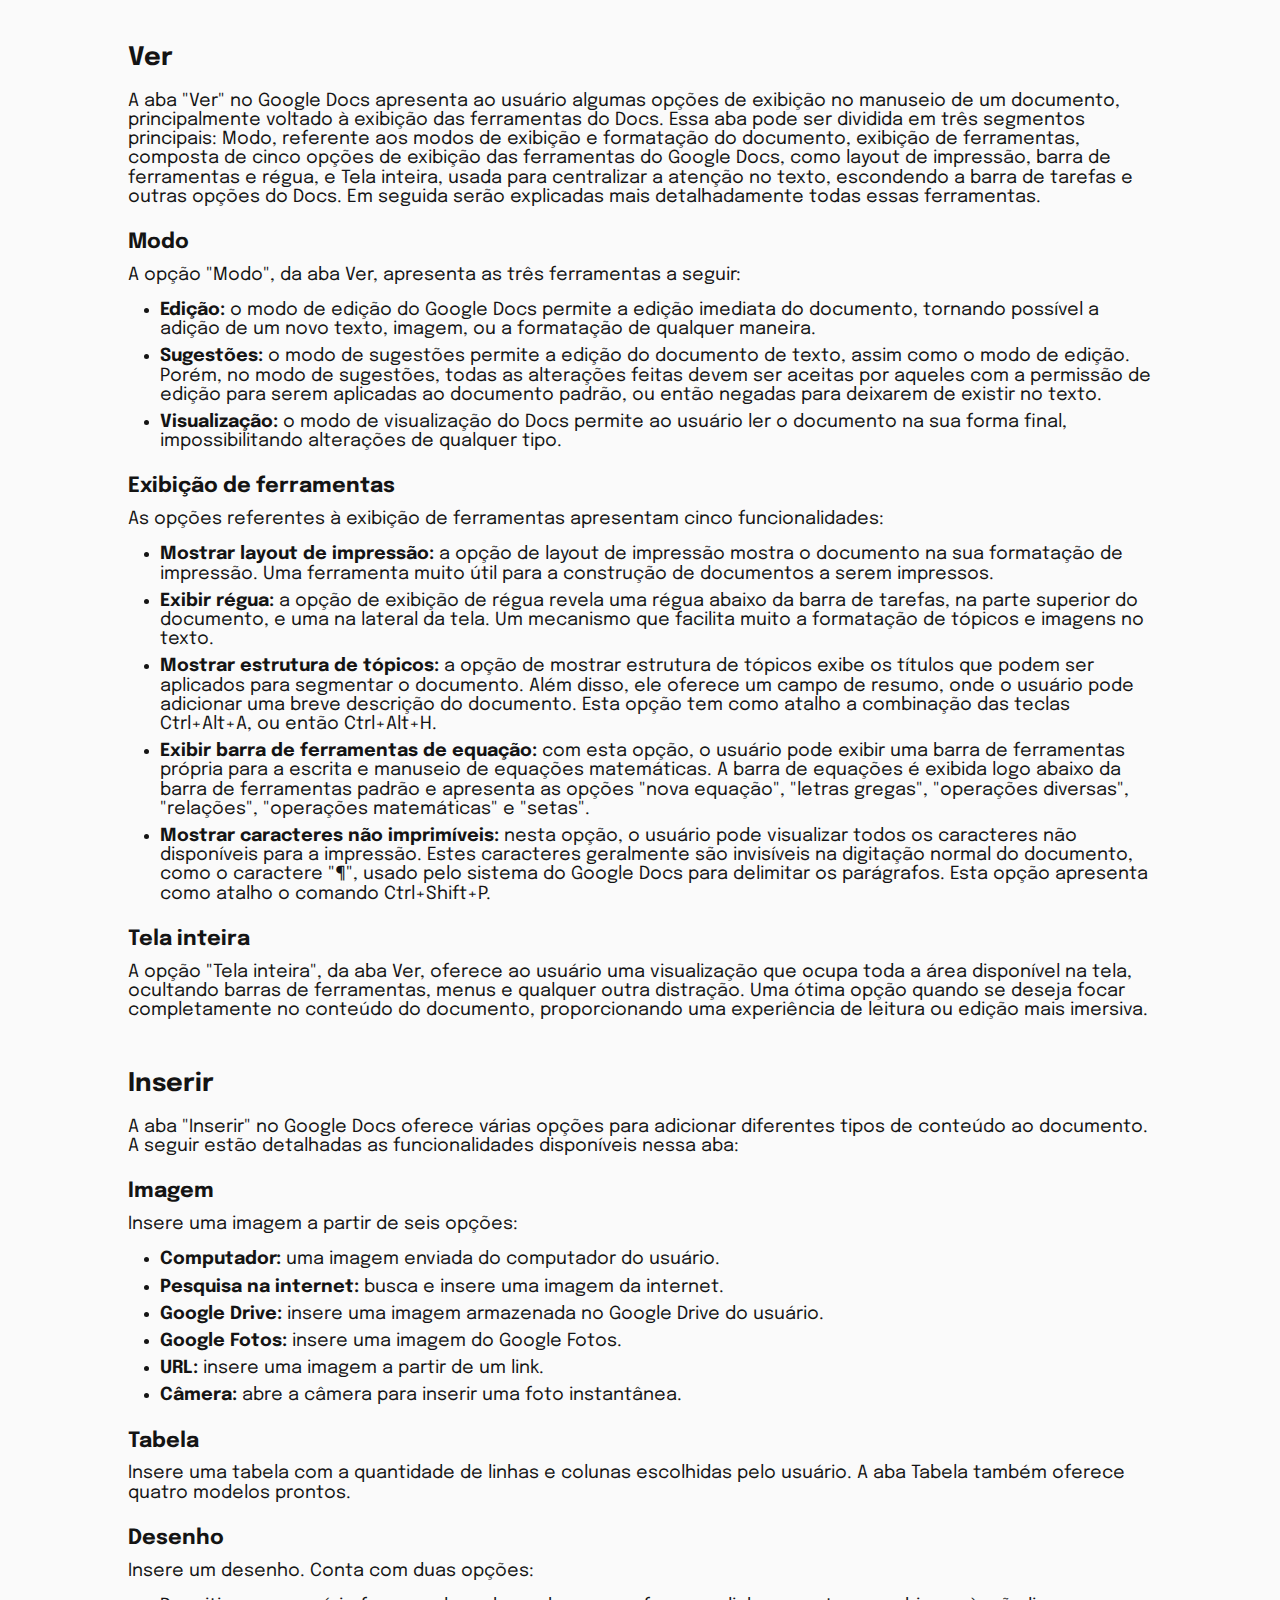
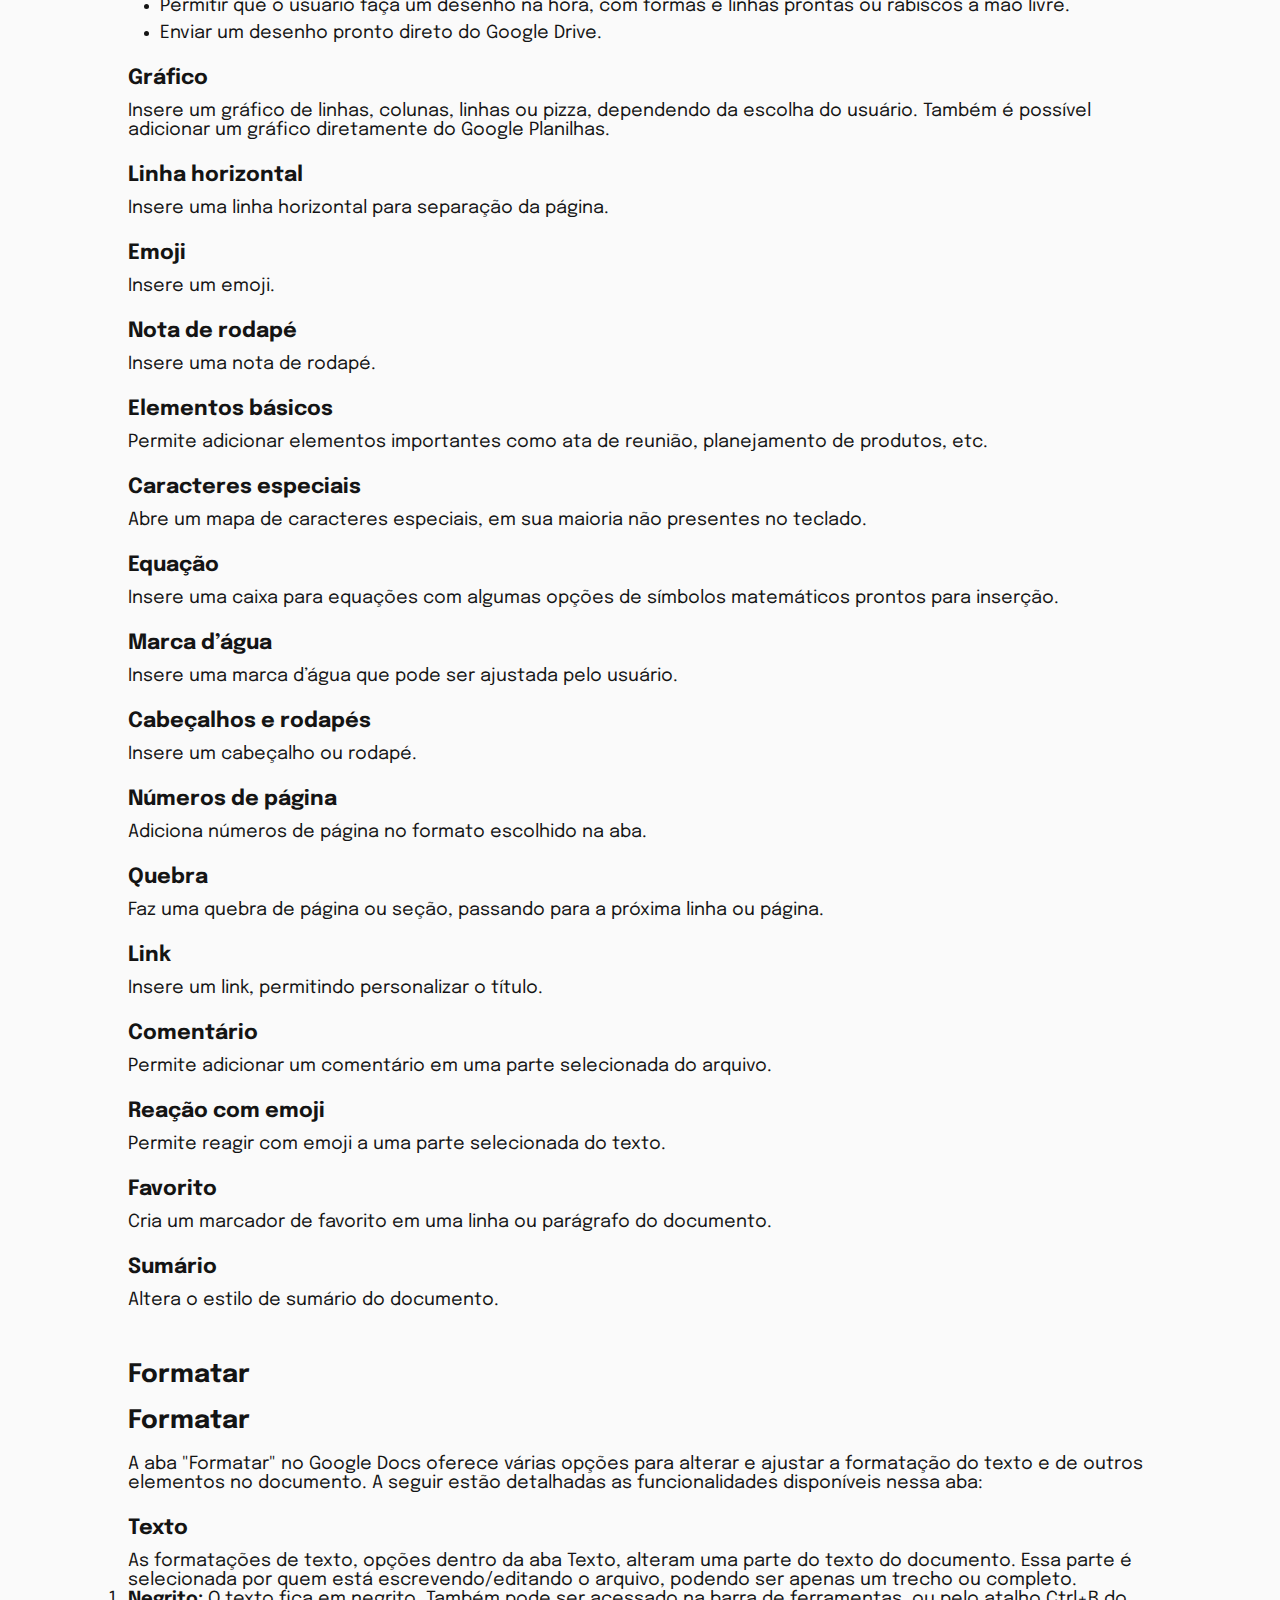
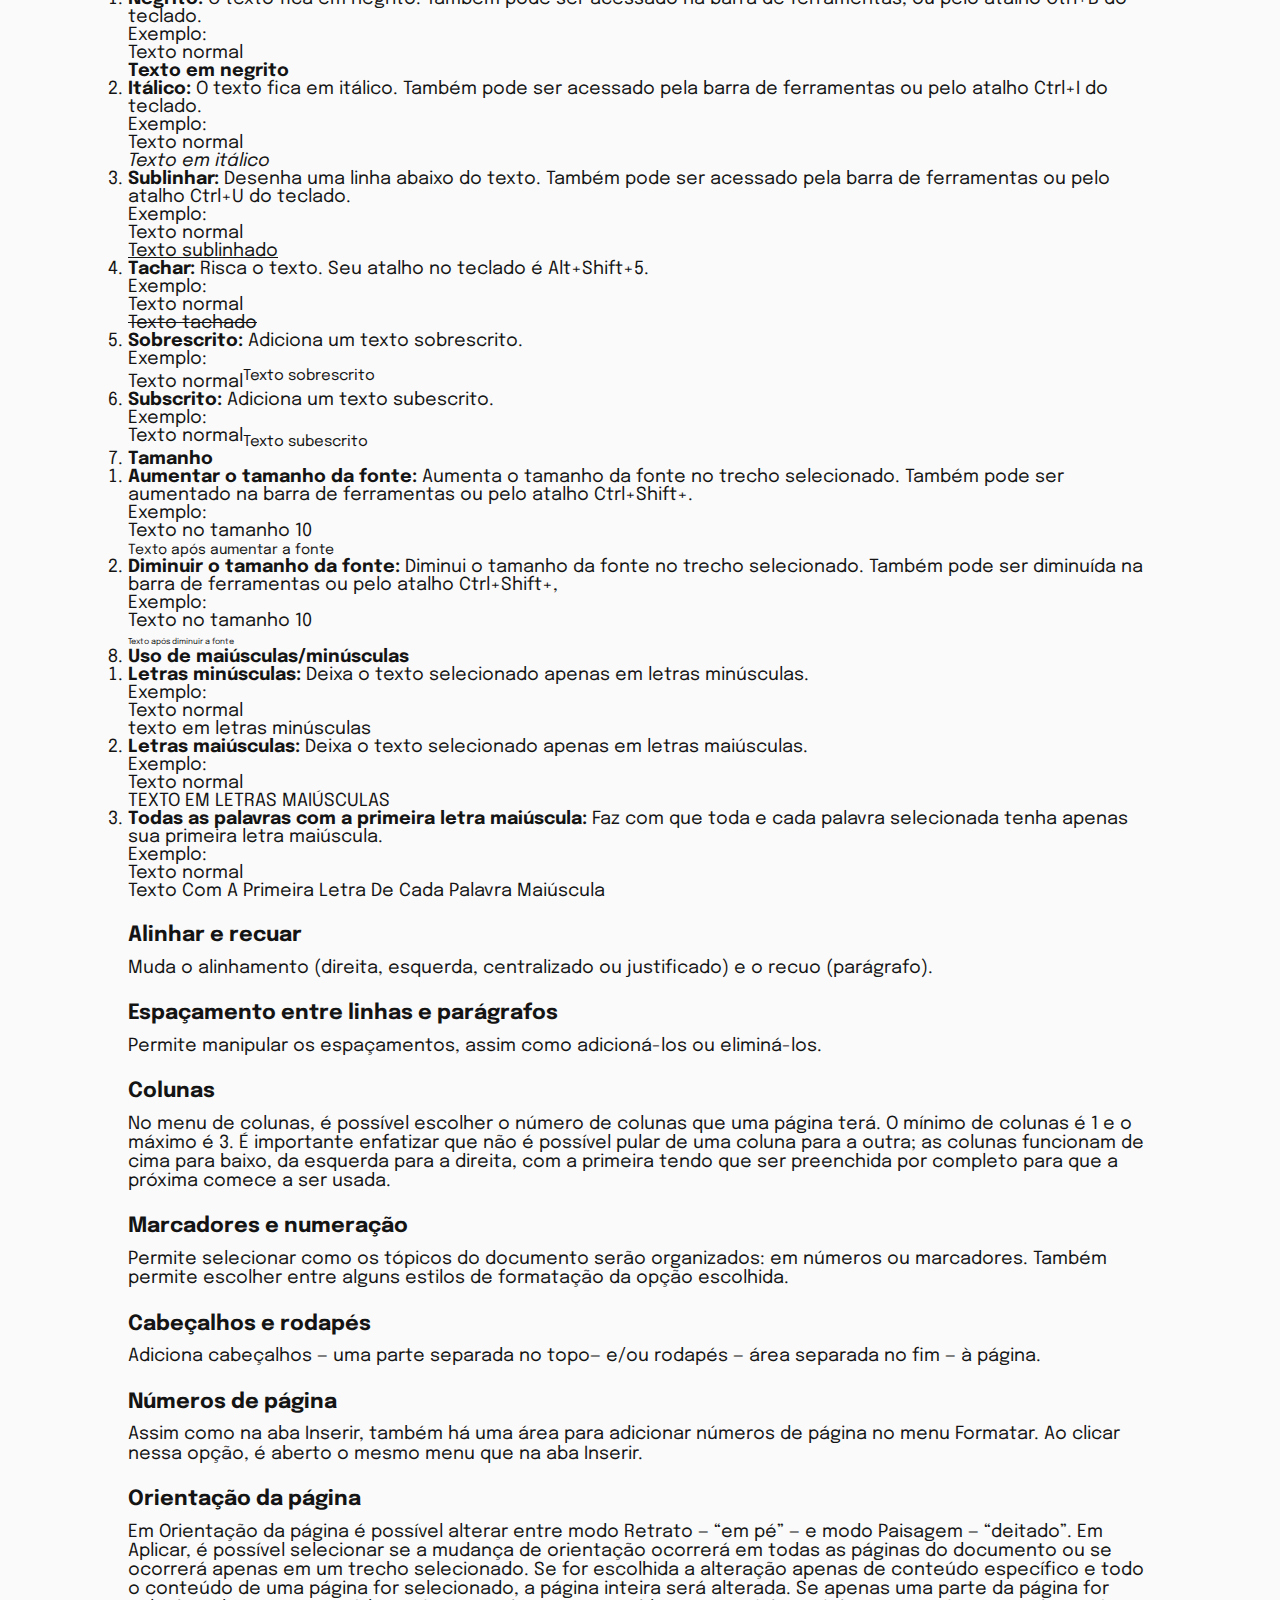
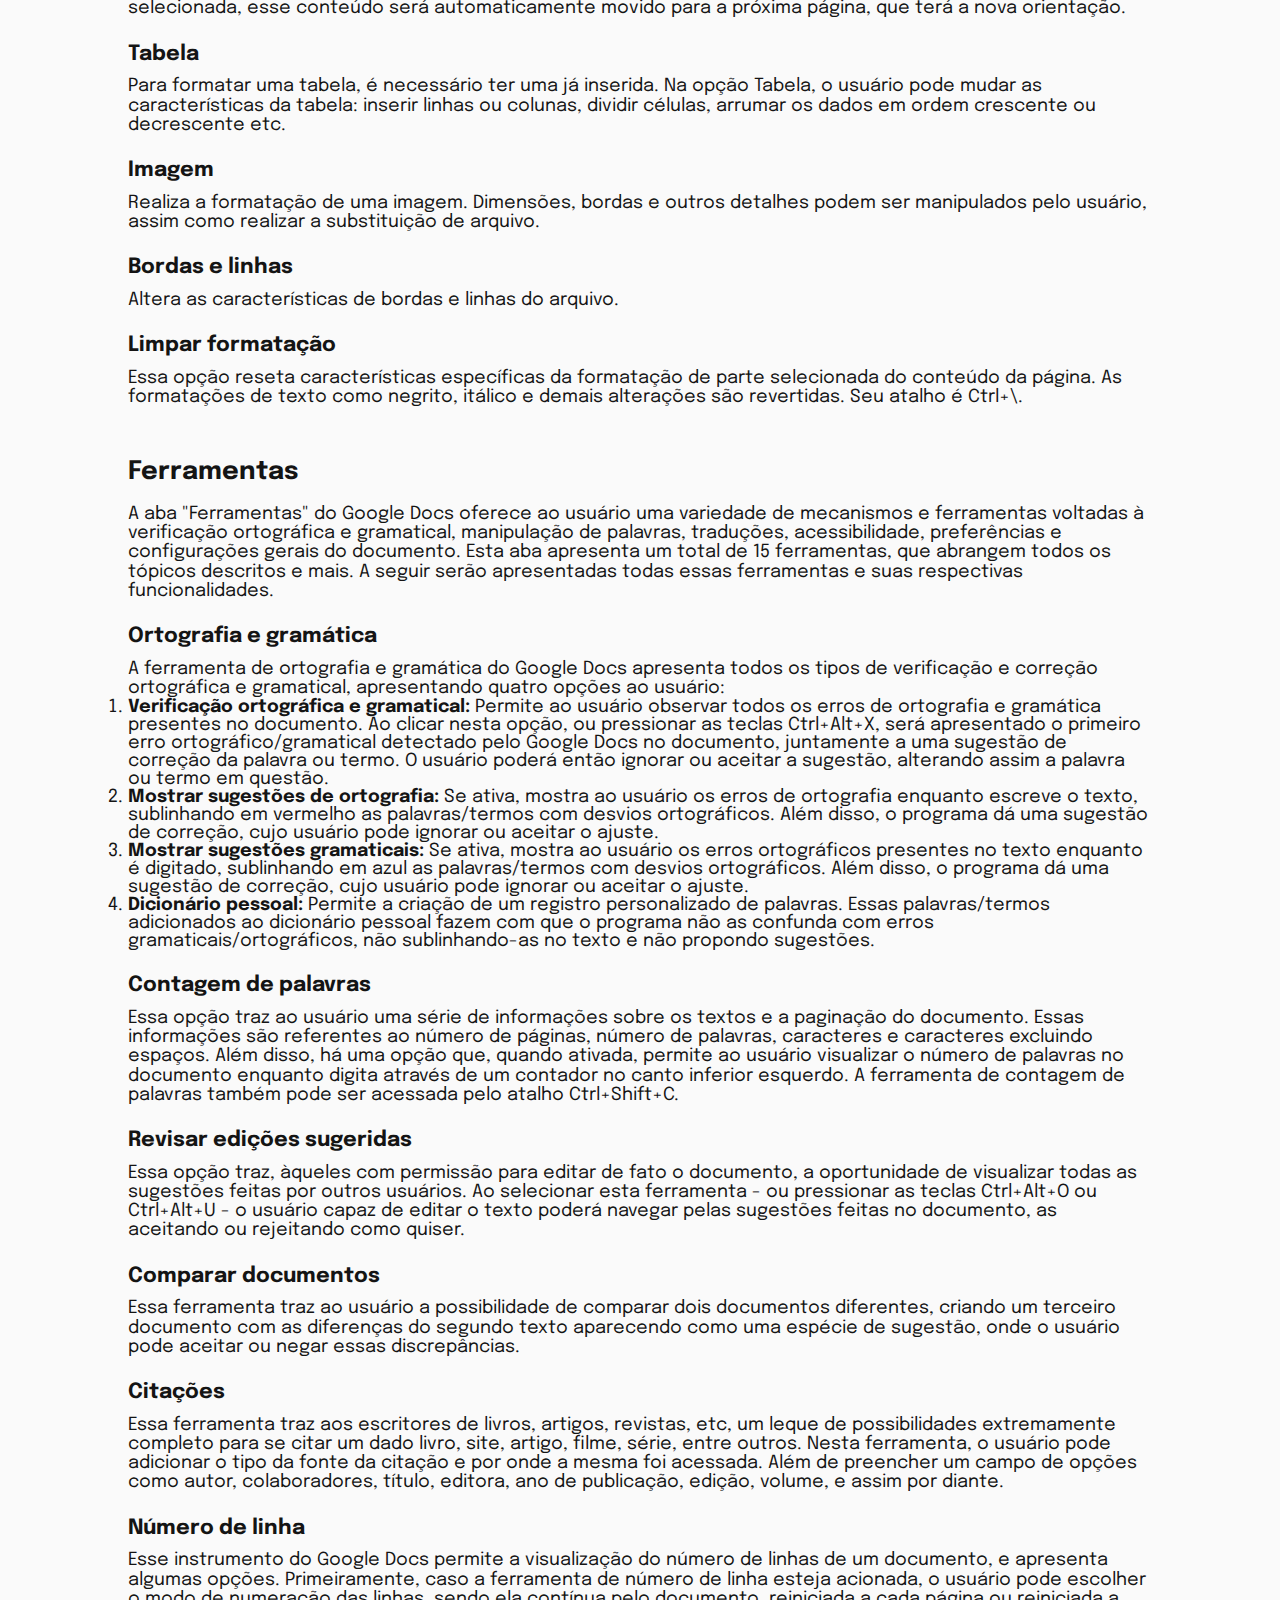
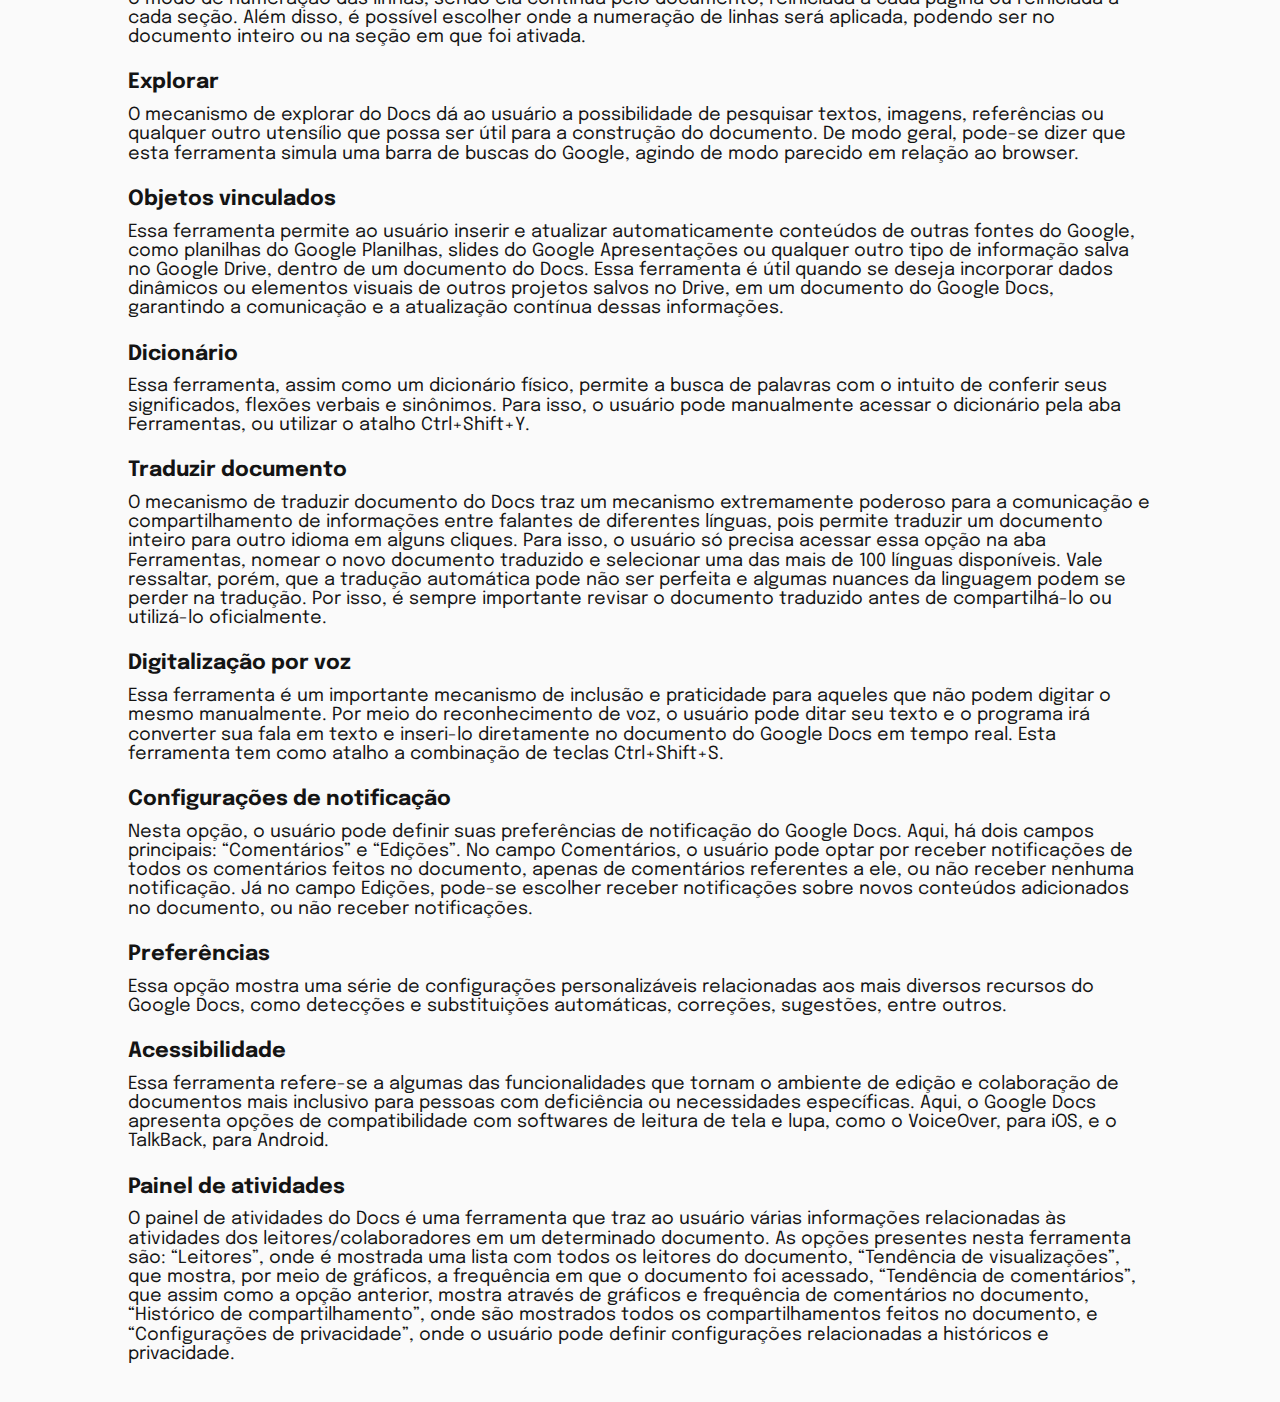
==== commit b38eac74: "Update index.html" ====
--- a/documentos/index.html
+++ b/documentos/index.html
@@ -12,64 +12,70 @@
 <body>
     <div class="container active">
         <div class="top">
-            <div class="logo"><img src="https://alauram.github.io/siteuel/images/uel2.png" alt="" id="logo"><button class="mobile-open"><img src="https://alauram.github.io/siteuel/images/icon-menu.svg" alt=""></button></div>
+            <div class="logo"><img src="https://alauram.github.io/siteuel/images/uel2.png" alt="" id="logo"><button
+                    class="mobile-open"><img src="https://alauram.github.io/siteuel/images/icon-menu.svg"
+                        alt=""></button></div>
             <div class="mobile-menu">
-                <button class="mobile-close"><img src="https://alauram.github.io/siteuel/images/icon-close-menu.svg" alt=""></button>
-            <div class="left">
-                <div class="options">
-                    <div class="office">
-                        <button class="btn1">
-                            Office<img src="https://alauram.github.io/siteuel/images/icon-arrow-down.svg" alt="" class="arrow1">
-                        </button>
-                        <div class="menu1">
-                            <div class="list" id="wordButton">
-                                <p>Word</p>
-                            </div>
-                            <div class="list" id="powerPointButton">
-                                <p>PowerPoint</p>
-                            </div>
-                            <div class="list" id="excelButton">
-                                <p>Excel</p>
+                <button class="mobile-close"><img src="https://alauram.github.io/siteuel/images/icon-close-menu.svg"
+                        alt=""></button>
+                <div class="left">
+                    <div class="options">
+                        <div class="office">
+                            <button class="btn1">
+                                Office<img src="https://alauram.github.io/siteuel/images/icon-arrow-down.svg" alt=""
+                                    class="arrow1">
+                            </button>
+                            <div class="menu1">
+                                <div class="list" id="wordButton">
+                                    <p>Word</p>
+                                </div>
+                                <div class="list" id="powerPointButton">
+                                    <p>PowerPoint</p>
+                                </div>
+                                <div class="list" id="excelButton">
+                                    <p>Excel</p>
+                                </div>
                             </div>
                         </div>
-                    </div>
-                    <div class="google">
-                        <button class="btn2">
-                            Google<img src="https://alauram.github.io/siteuel/images/icon-arrow-down.svg" alt="" class="arrow2">
-                        </button>
-                        <div class="menu2">
-                            <div class="list" id="docsButton">
-                                <p>Documentos</p>
-                            </div>
-                            <div class="list" id="apresentacoesButton">
-                                <p>Apresentações</p>
-                            </div>
-                            <div class="list" id="planilhasButton">
-                                <p>Planilhas</p>
+                        <div class="google">
+                            <button class="btn2">
+                                Google<img src="https://alauram.github.io/siteuel/images/icon-arrow-down.svg" alt=""
+                                    class="arrow2">
+                            </button>
+                            <div class="menu2">
+                                <div class="list" id="docsButton">
+                                    <p>Documentos</p>
+                                </div>
+                                <div class="list" id="apresentacoesButton">
+                                    <p>Apresentações</p>
+                                </div>
+                                <div class="list" id="planilhasButton">
+                                    <p>Planilhas</p>
+                                </div>
                             </div>
                         </div>
+                        <div class="perguntas" id="perguntasButton">
+                            <p>Perguntas Frequentes</p>
+                        </div>
                     </div>
-                    <div class="perguntas" id="perguntasButton">
-                        <p>Perguntas Frequentes</p>
-                    </div>
                 </div>
             </div>
-        </div>
         </div>
         <div class="content">
             <h1 class="title">Documentos Google</h1>
-            <p class="p1">Lorem ipsum dolor sit amet, consectetur adipiscing elit. Phasellus ultrices tempus sapien, sit amet
-                feugiat lorem
-                tincidunt in. Vivamus sed dui faucibus, scelerisque augue sit amet, volutpat sem. Nulla auctor nisl sed
-                pulvinar
-                vehicula. Maecenas semper lacus eu tristique ullamcorper. Etiam eu mi lacus. Praesent aliquam urna a
-                massa interdum
-                fermentum. Vivamus non aliquam est, ut porttitor tellus. Maecenas ornare viverra turpis id porta.</p>
-                <div class="box">
+            <p class="p1">O Google Docs é um editor de texto que faz parte de um pacote de aplicativos do Google
+                Workspace.
+                Nele, é possível criar e editar todo tipo de arquivo em texto, sendo automaticamente armazenado na nuvem
+                e
+                salvo no Google Drive dá conta com a qual se redige o documento.</p>
+            <div class="box">
                 <div class="indice">
-                    <p class="titulo">Índice<p><hr>
-                    <p class="topicos"><img src="https://alauram.github.io/siteuel/images/icon-arrow-down.svg" alt="" class="arrow" id="abrir"><a href="#arquivo">Arquivo </a></p>
-                    <ul id = "topicos1">
+                    <p class="titulo">Índice
+                    <p>
+                        <hr>
+                    <p class="topicos"><img src="https://alauram.github.io/siteuel/images/icon-arrow-down.svg" alt=""
+                            class="arrow" id="abrir"><a href="#arquivo">Arquivo </a></p>
+                    <ul id="topicos1">
                         <li><a href="#novo">Novo</a></li>
                         <li><a href="#abrir">Abrir</a></li>
                         <li><a href="#copia">Fazer cópia</a></li>
@@ -86,149 +92,545 @@
                         <li><a href="#configuracao">Configuração da página</a></li>
                         <li><a href="#imprimir">Imprimir</a></li>
                     </ul>
-                    <p class="topicos"><img src="https://alauram.github.io/siteuel/images/icon-arrow-down.svg" alt="" class="arrow"><a href="#editar">Editar </a></p>
-                    <ul id="topicos2"><li>a</li></ul>
-                    <p class="topicos"><img src="https://alauram.github.io/siteuel/images/icon-arrow-down.svg" alt="" class="arrow"><a href="#ver">Ver </a></p>
-                    <ul id="topicos3"><li>a</li></ul>
-                    <p class="topicos"><img src="https://alauram.github.io/siteuel/images/icon-arrow-down.svg" alt="" class="arrow"><a href="#inserir">Inserir </a></p>
-                    <ul id="topicos4"><li>a</li></ul>
-                    <p class="topicos"><img src="https://alauram.github.io/siteuel/images/icon-arrow-down.svg" alt="" class="arrow"><a href="#formatar">Formatar </a></p>
-                    <ul id="topicos5"><li>a</li></ul>
-                    <p class="topicos active"><img src="https://alauram.github.io/siteuel/images/icon-arrow-down.svg" alt="" class="arrow"><a href="#ferramentas">Ferramentas </a></p>
-                    <ul id="topicos6"><li>a</li></ul>
+                    <p class="topicos"><img src="https://alauram.github.io/siteuel/images/icon-arrow-down.svg" alt=""
+                            class="arrow"><a href="#editar">Editar </a></p>
+                    <ul id="topicos2">
+                        <li><a href="#desfazer"></a>Desfazer</li>
+                        <li><a href="#refazer"></a>Refazer</li>
+                        <li><a href="#recortar"></a>Recortar</li>
+                        <li><a href="#copiar"></a>Copiar</li>
+                        <li><a href="#colar"></a>Colar</li>
+                        <li><a href="#colar-sem-formatacao"></a>Colar sem Formatação</li>
+                        <li><a href="#selecionar-tudo"></a>Selecionar tudo</li>
+                        <li><a href="#excluir"></a>Excluir</li>
+                        <li><a href="#localizar-e-substituir"></a>Localizar e Substituir</li>
+                    </ul>
+                    <p class="topicos"><img src="https://alauram.github.io/siteuel/images/icon-arrow-down.svg" alt=""
+                            class="arrow"><a href="#ver">Ver </a></p>
+                    <ul id="topicos3">
+                        <li>a</li>
+                    </ul>
+                    <p class="topicos"><img src="https://alauram.github.io/siteuel/images/icon-arrow-down.svg" alt=""
+                            class="arrow"><a href="#inserir">Inserir </a></p>
+                    <ul id="topicos4">
+                        <li>a</li>
+                    </ul>
+                    <p class="topicos"><img src="https://alauram.github.io/siteuel/images/icon-arrow-down.svg" alt=""
+                            class="arrow"><a href="#formatar">Formatar </a></p>
+                    <ul id="topicos5">
+                        <li>a</li>
+                    </ul>
+                    <p class="topicos active"><img src="https://alauram.github.io/siteuel/images/icon-arrow-down.svg"
+                            alt="" class="arrow"><a href="#ferramentas">Ferramentas </a></p>
+                    <ul id="topicos6">
+                        <li>a</li>
+                    </ul>
                 </div>
             </div>
             <div class="infos">
-            <div class="divisao">
-                <h2 id="arquivo">Arquivo</h2>
-                <p>A aba "Arquivo" no Google Docs concentra-se em operações essenciais para a gestão de documentos. Ela oferece opções para criar, abrir, salvar, imprimir e compartilhar documentos. As funcionalidades incluem operações básicas como criar um novo documento, abrir documentos existentes, fazer download, e enviar documentos por e-mail ou gerar um link compartilhável, configurações do documento, que permite ajustar detalhes como tamanho do papel, orientação e margens, e opções avançadas para imprimir, fazer upload e enviar documentos por e-mail. Essas opções proporcionam uma experiência completa de gerenciamento de documentos no Google Docs.</p>
-
-<h3 id="novo">Novo</h3>
-<p>Exibe duas opções:</p>
-<ul>
-  <li><strong>Documento:</strong> um novo arquivo em branco é criado para começar a redigir imediatamente. Essa opção é escolhida quando um novo documento precisa ser iniciado a partir do zero.</li>
-  <li><strong>Da galeria de modelos:</strong> acesso a uma variedade de modelos predefinidos para diferentes tipos de documentos é concedido, como currículos, cartas, relatórios, entre outros. Isso facilita a formatação inicial, fornecendo estruturas prontas para diversos fins.</li>
-</ul>
-
-<h3 id="abrir">Abrir</h3>
-<p>Permite abrir arquivos por meio de seis opções:</p>
-<ul>
-  <li><strong>Recentes:</strong> são exibidos os documentos que foram acessados e editados recentemente, proporcionando uma maneira rápida de retomar o trabalho em andamento.</li>
-  <li><strong>Meu drive:</strong> acessa todos os documentos armazenados no Google Drive do usuário, organizados em pastas, facilitando a localização e abertura de arquivos específicos.</li>
-  <li><strong>Compartilhados comigo:</strong> são exibidos os documentos que foram compartilhados por outras pessoas e que há permissão para acessar.</li>
-  <li><strong>Com estrela:</strong> permite visualizar documentos marcados com uma estrela pelo usuário, para destacar e acessar rapidamente documentos específicos.</li>
-  <li><strong>Computadores:</strong> é possível acessar documentos armazenados no Google Drive File Stream, que é uma aplicação que permite acessar e sincronizar arquivos do Google Drive diretamente do computador.</li>
-  <li><strong>Upload:</strong> é possível adicionar documentos armazenados localmente no dispositivo ao Google Drive, permitindo a inclusão de novos arquivos para armazenamento e edição.</li>
-</ul>
-
-<h3 id="copia">Fazer cópia</h3>
-<p>Uma duplicata do documento existente é criada. Essa cópia é automaticamente salva no Google Drive com "Cópia de", seguido do nome do arquivo copiado, permitindo que o documento original seja preservado enquanto alterações são feitas na cópia.</p>
-
-<h3 id="compartilhar">Compartilhar</h3>
-<p>Existem duas opções:</p>
-<ul>
-  <li><strong>Compartilhar com outras pessoas:</strong> é possível compartilhar o documento com outros usuários, diferentes níveis de permissão, como visualização, edição ou comentário, podem ser atribuídos, e convites por e-mail podem ser enviados para facilitar o acesso.</li>
-  <li><strong>Publicar na Web:</strong> o conteúdo do documento se torna acessível publicamente na internet. Isso pode ser realizado gerando um link para o documento ou incorporando-o em um site. Além disso, é possível configurar opções de publicação, como a restrição de acesso a um domínio específico e a capacidade de republicar automaticamente sempre que houver alterações no documento.</li>
-</ul>
-
-<h3 id="email">E-mail</h3>
-<p>Existem três funcionalidades relacionadas ao e-mail:</p>
-<ul>
-  <li><strong>Enviar esse arquivo por e-mail:</strong> essa opção possibilita o envio do documento como anexo por e-mail. Uma janela de composição de e-mail é aberta, permitindo adicionar destinatários, assunto e mensagem antes de enviar o arquivo.</li>
-  <li><strong>Enviar esse arquivo aos colaboradores:</strong> esta funcionalidade permite o compartilhamento do documento. Ao selecionar essa opção, você pode enviar convites para colaboradores, proporcionando acesso ao documento. A permissão específica pode ser gerenciada posteriormente, mas a inclusão direta de colaboradores pode ser realizada após o compartilhamento inicial do arquivo.</li>
-  <li><strong>Rascunho de e-mail:</strong> um rascunho de e-mail é criado no arquivo, incluindo campos para destinatário(s), assunto, Cc, Cco e mensagem. Ao clicar no ícone do Gmail, o e-mail do rascunho pode ser enviado ao(s) destinatário(s) sem sair do documento.</li>
-</ul>
-
-<h3 id="download">Fazer download</h3>
-<p>As opções disponíveis permitem baixar o documento em formatos diversos:</p>
-<ul>
-  <li>Microsoft Word (.docx)</li>
-  <li>Formato OpenDocument (.odt)</li>
-  <li>Formato Rich Text (.rtf)</li>
-  <li>Documento PDF (.pdf)</li>
-  <li>Texto sem formatação (.txt)</li>
-  <li>Página da Web (.html, compactado)</li>
-  <li>Publicação EPUB (.epub)</li>
-</ul>
-
-<h3 id="renomear">Renomear</h3>
-<p>Ao escolher "Renomear", é possível modificar o nome do documento que está sendo editado.</p>
-
-<h3 id="mover">Mover</h3>
-<p>Exibe o local atual do documento, oferece sugestões de novos locais, destaca locais marcados com estrela e lista todos os locais disponíveis no Google Drive.</p>
-
-<h3 id="atalho">Adicionar atalho ao Google Drive</h3>
-<p>Ao selecionar "Adicionar Atalho ao Google Drive", são apresentadas as mesmas opções disponíveis em "Mover". Essa ação cria um atalho para o documento no local escolhido, permitindo fácil acesso a partir de diferentes pastas sem duplicar o arquivo.</p>
-
-<h3 id="lixeira">Mover para a lixeira</h3>
-<p>Exclui o documento, mas não permanentemente. Exibe a opção de recuperar o arquivo da lixeira ou retornar à página principal do Google Docs. O arquivo também pode ser recuperado posteriormente.</p>
-
-<h3 id="historico">Histórico de Versões</h3>
-<p>Existem duas opções para administrar as versões do documento:</p>
-<ul>
-  <li><strong>Nomear versão atual:</strong> é possível atribuir um nome específico à versão atual do documento.</li>
-  <li><strong>Ver histórico de versões:</strong> é possível revisar todas as alterações feitas no documento ao longo do tempo. Essa funcionalidade oferece a capacidade de comparar versões e recuperar uma versão anterior, se necessário.</li>
-</ul>
-
-<h3 id="detalhes">Detalhes</h3>
-<p>Ao acessar a opção "Detalhes", são apresentadas informações sobre o documento. Esses detalhes incluem o local atual de armazenamento no Google Drive, o nome do proprietário principal, a data e hora da última modificação, e a data e hora de criação original do documento.</p>
-
-<h3 id="idioma">Idioma</h3>
-<p>Na seção "Idioma", é possível ajustar as configurações relacionadas ao idioma do documento, garantindo consistência linguística ao conteúdo.</p>
-
-<h3 id="configuracao">Configuração da página</h3>
-<p>É possível formatar o arquivo como um todo ou apenas uma parte selecionada. Pode-se alterar a orientação, tamanho do papel, cor da página, e margens. Também é possível selecionar o formato sem páginas, que não possui quebra de páginas, permitindo a alteração da cor do plano de fundo. Além disso, é possível definir as configurações selecionadas como padrão para documentos futuros.</p>
-
-<h3 id="imprimir">Imprimir</h3>
-<p>A opção "Imprimir" oferece funcionalidades relacionadas à impressão do documento. Configurações como o número de cópias, páginas a serem impressas e configurações específicas de impressão podem ser ajustadas. Essa funcionalidade é útil para preparar o documento para impressão física ou salvá-lo como PDF.</p>
-
+                <div class="divisao">
+                    <h2 id="arquivo">Arquivo</h2>
+                    <p>A aba "Arquivo" no Google Docs concentra-se em operações essenciais para a gestão de documentos.
+                        Ela oferece opções para criar, abrir, salvar, imprimir e compartilhar documentos. As
+                        funcionalidades incluem operações básicas como criar um novo documento, abrir documentos
+                        existentes, fazer download, e enviar documentos por e-mail ou gerar um link compartilhável,
+                        configurações do documento, que permite ajustar detalhes como tamanho do papel, orientação e
+                        margens, e opções avançadas para imprimir, fazer upload e enviar documentos por e-mail. Essas
+                        opções proporcionam uma experiência completa de gerenciamento de documentos no Google Docs.</p>
+
+                    <h3 class="section" id="novo">Novo</h3>
+                    <p>Exibe duas opções:</p>
+                    <ul>
+                        <li><b>Documento:</b> um novo arquivo em branco é criado para começar a redigir
+                            imediatamente. Essa opção é escolhida quando um novo documento precisa ser iniciado a partir
+                            do zero.</li>
+                        <li><b>Da galeria de modelos:</b> acesso a uma variedade de modelos predefinidos para
+                            diferentes tipos de documentos é concedido, como currículos, cartas, relatórios, entre
+                            outros. Isso facilita a formatação inicial, fornecendo estruturas prontas para diversos
+                            fins.</li>
+                    </ul>
+
+                    <h3 class="section" id="abrir">Abrir</h3>
+                    <p>Permite abrir arquivos por meio de seis opções:</p>
+                    <ul>
+                        <li><b>Recentes:</b> são exibidos os documentos que foram acessados e editados
+                            recentemente, proporcionando uma maneira rápida de retomar o trabalho em andamento.</li>
+                        <li><b>Meu drive:</b> acessa todos os documentos armazenados no Google Drive do
+                            usuário, organizados em pastas, facilitando a localização e abertura de arquivos
+                            específicos.</li>
+                        <li><b>Compartilhados comigo:</b> são exibidos os documentos que foram compartilhados
+                            por outras pessoas e que há permissão para acessar.</li>
+                        <li><b>Com estrela:</b> permite visualizar documentos marcados com uma estrela pelo
+                            usuário, para destacar e acessar rapidamente documentos específicos.</li>
+                        <li><b>Computadores:</b> é possível acessar documentos armazenados no Google Drive
+                            File Stream, que é uma aplicação que permite acessar e sincronizar arquivos do Google Drive
+                            diretamente do computador.</li>
+                        <li><b>Upload:</b> é possível adicionar documentos armazenados localmente no
+                            dispositivo ao Google Drive, permitindo a inclusão de novos arquivos para armazenamento e
+                            edição.</li>
+                    </ul>
+
+                    <h3 class="section" id="copia">Fazer cópia</h3>
+                    <p>Uma duplicata do documento existente é criada. Essa cópia é automaticamente salva no Google Drive
+                        com "Cópia de", seguido do nome do arquivo copiado, permitindo que o documento original seja
+                        preservado enquanto alterações são feitas na cópia.</p>
+
+                    <h3 class="section" id="compartilhar">Compartilhar</h3>
+                    <p>Existem duas opções:</p>
+                    <ul>
+                        <li><b>Compartilhar com outras pessoas:</b> é possível compartilhar o documento com
+                            outros usuários, diferentes níveis de permissão, como visualização, edição ou comentário,
+                            podem ser atribuídos, e convites por e-mail podem ser enviados para facilitar o acesso.</li>
+                        <li><b>Publicar na Web:</b> o conteúdo do documento se torna acessível publicamente na
+                            internet. Isso pode ser realizado gerando um link para o documento ou incorporando-o em um
+                            site. Além disso, é possível configurar opções de publicação, como a restrição de acesso a
+                            um domínio específico e a capacidade de republicar automaticamente sempre que houver
+                            alterações no documento.</li>
+                    </ul>
+
+                    <h3 class="section" id="email">E-mail</h3>
+                    <p>Existem três funcionalidades relacionadas ao e-mail:</p>
+                    <ul>
+                        <li><b>Enviar esse arquivo por e-mail:</b> essa opção possibilita o envio do documento
+                            como anexo por e-mail. Uma janela de composição de e-mail é aberta, permitindo adicionar
+                            destinatários, assunto e mensagem antes de enviar o arquivo.</li>
+                        <li><b>Enviar esse arquivo aos colaboradores:</b> esta funcionalidade permite o
+                            compartilhamento do documento. Ao selecionar essa opção, você pode enviar convites para
+                            colaboradores, proporcionando acesso ao documento. A permissão específica pode ser
+                            gerenciada posteriormente, mas a inclusão direta de colaboradores pode ser realizada após o
+                            compartilhamento inicial do arquivo.</li>
+                        <li><b>Rascunho de e-mail:</b> um rascunho de e-mail é criado no arquivo, incluindo
+                            campos para destinatário(s), assunto, Cc, Cco e mensagem. Ao clicar no ícone do Gmail, o
+                            e-mail do rascunho pode ser enviado ao(s) destinatário(s) sem sair do documento.</li>
+                    </ul>
+
+                    <h3 class="section" id="download">Fazer download</h3>
+                    <p>As opções disponíveis permitem baixar o documento em formatos diversos:</p>
+                    <ul>
+                        <li>Microsoft Word (.docx)</li>
+                        <li>Formato OpenDocument (.odt)</li>
+                        <li>Formato Rich Text (.rtf)</li>
+                        <li>Documento PDF (.pdf)</li>
+                        <li>Texto sem formatação (.txt)</li>
+                        <li>Página da Web (.html, compactado)</li>
+                        <li>Publicação EPUB (.epub)</li>
+                    </ul>
+
+                    <h3 class="section" id="renomear">Renomear</h3>
+                    <p>Ao escolher "Renomear", é possível modificar o nome do documento que está sendo editado.</p>
+
+                    <h3 class="section" id="mover">Mover</h3>
+                    <p>Exibe o local atual do documento, oferece sugestões de novos locais, destaca locais marcados com
+                        estrela e lista todos os locais disponíveis no Google Drive.</p>
+
+                    <h3 class="section" id="atalho">Adicionar atalho ao Google Drive</h3>
+                    <p>Ao selecionar "Adicionar Atalho ao Google Drive", são apresentadas as mesmas opções disponíveis
+                        em "Mover". Essa ação cria um atalho para o documento no local escolhido, permitindo fácil
+                        acesso a partir de diferentes pastas sem duplicar o arquivo.</p>
+
+                    <h3 class="section" id="lixeira">Mover para a lixeira</h3>
+                    <p>Exclui o documento, mas não permanentemente. Exibe a opção de recuperar o arquivo da lixeira ou
+                        retornar à página principal do Google Docs. O arquivo também pode ser recuperado posteriormente.
+                    </p>
+
+                    <h3 class="section" id="historico">Histórico de Versões</h3>
+                    <p>Existem duas opções para administrar as versões do documento:</p>
+                    <ul>
+                        <li><b>Nomear versão atual:</b> é possível atribuir um nome específico à versão atual
+                            do documento.</li>
+                        <li><b>Ver histórico de versões:</b> é possível revisar todas as alterações feitas no
+                            documento ao longo do tempo. Essa funcionalidade oferece a capacidade de comparar versões e
+                            recuperar uma versão anterior, se necessário.</li>
+                    </ul>
+
+                    <h3 class="section" id="detalhes">Detalhes</h3>
+                    <p>Ao acessar a opção "Detalhes", são apresentadas informações sobre o documento. Esses detalhes
+                        incluem o local atual de armazenamento no Google Drive, o nome do proprietário principal, a data
+                        e hora da última modificação, e a data e hora de criação original do documento.</p>
+
+                    <h3 class="section" id="idioma">Idioma</h3>
+                    <p>Na seção "Idioma", é possível ajustar as configurações relacionadas ao idioma do documento,
+                        garantindo consistência linguística ao conteúdo.</p>
+
+                    <h3 class="section" id="configuracao">Configuração da página</h3>
+                    <p>É possível formatar o arquivo como um todo ou apenas uma parte selecionada. Pode-se alterar a
+                        orientação, tamanho do papel, cor da página, e margens. Também é possível selecionar o formato
+                        sem páginas, que não possui quebra de páginas, permitindo a alteração da cor do plano de fundo.
+                        Além disso, é possível definir as configurações selecionadas como padrão para documentos
+                        futuros.</p>
+
+                    <h3 class="section" id="imprimir">Imprimir</h3>
+                    <p>A opção "Imprimir" oferece funcionalidades relacionadas à impressão do documento. Configurações
+                        como o número de cópias, páginas a serem impressas e configurações específicas de impressão
+                        podem ser ajustadas. Essa funcionalidade é útil para preparar o documento para impressão física
+                        ou salvá-lo como PDF.</p>
+
+                </div>
+                <div class="divisao">
+                    <h2 id="editar">Editar</h2>
+                    <p>A aba "Editar" no Google Docs concentra-se em ferramentas essenciais para a manipulação eficiente
+                        do conteúdo do documento. Ela oferece opções que facilitam a edição, formatação e organização do
+                        texto. As funcionalidades incluem operações básicas, como copiar, cortar, colar e desfazer. Além
+                        disso, oferece ferramentas avançadas, como localizar e substituir, que permite realizar
+                        alterações específicas de maneira eficaz.</p>
+
+                    <h3 class="section" id="desfazer">Desfazer</h3>
+                    <p>A opção "Desfazer" permite reverter a última ação realizada no documento, retornando-o ao estado
+                        anterior. O atalho de teclado padrão para "Desfazer" é Ctrl + Z (no Windows/Linux) ou Command +
+                        Z (no macOS).</p>
+
+                    <h3 class="section" id="refazer">Refazer</h3>
+                    <p>A funcionalidade "Refazer" é o oposto de "Desfazer". Ela reverte a ação de "Desfazer",
+                        restaurando a última ação que foi desfeita. O atalho de teclado padrão para "Refazer" é Ctrl + Y
+                        (no Windows/Linux) ou Command + Y (no macOS).</p>
+
+                    <h3 class="section" id="recortar">Recortar</h3>
+                    <p>A opção "Recortar" é utilizada para remover o texto ou elemento selecionado do documento e
+                        armazená-lo na área de transferência. Isso permite mover o conteúdo para outra parte do
+                        documento ou para outro local. O atalho de teclado padrão para "Recortar" é Ctrl + X (no
+                        Windows/Linux) ou Command + X (no macOS).</p>
+
+                    <h3 class="section" id="copiar">Copiar</h3>
+                    <p>Ao utilizar a opção "Copiar", o texto ou elemento selecionado no documento é duplicado e
+                        armazenado na área de transferência. A ação de "Copiar" não remove o conteúdo original do local
+                        de origem, permitindo que seja colado em outros locais sem afetar a versão original. O atalho de
+                        teclado padrão para "Copiar" é Ctrl + C (no Windows/Linux) ou Command + C (no macOS).</p>
+
+                    <h3 class="section" id="colar">Colar</h3>
+                    <p>A funcionalidade "Colar" é usada para inserir o conteúdo que está na área de transferência no
+                        local selecionado do documento. Ao utilizar "Colar", o texto ou elemento copiado anteriormente é
+                        inserido no novo local. O atalho de teclado padrão para "Colar" é Ctrl + V (no Windows/Linux) ou
+                        Command + V (no macOS).</p>
+
+                    <h3 class="section" id="colar-sem-formatacao">Colar sem formatação</h3>
+                    <p>Essa opção permite colar o texto ou elemento da área de transferência no documento sem aplicar a
+                        formatação original. O atalho de teclado para "Colar sem Formatação" pode variar, mas
+                        geralmente, é Ctrl + Shift + V (no Windows/Linux) ou Command + Shift + V (no macOS).</p>
+
+                    <h3 class="section" id="selecionar-tudo">Selecionar tudo</h3>
+                    <p>A opção "Selecionar Tudo" permite escolher a totalidade do texto ou elementos presentes no
+                        documento. Ao utilizar essa funcionalidade, todo o conteúdo é destacado, tornando possível
+                        realizar ações como copiar, cortar ou aplicar formatação a todo o documento de uma vez. O atalho
+                        de teclado padrão para "Selecionar Tudo" é Ctrl + A (no Windows/Linux) ou Command + A (no
+                        macOS).</p>
+
+                    <h3 class="section" id="excluir">Excluir</h3>
+                    <p>Ao selecionar a opção "Excluir", o texto ou elemento destacado é removido do documento. Essa ação
+                        é irreversível, e o conteúdo excluído não é armazenado na área de transferência, diferentemente
+                        da operação "Recortar". É uma forma rápida de remover conteúdo sem a necessidade de passos
+                        adicionais. O atalho de teclado padrão para "Excluir" é a tecla "Delete" ou "Backspace".</p>
+
+                    <h3 class="section" id="localizar-e-substituir">Localizar e substituir</h3>
+                    <p>A funcionalidade "Localizar e Substituir" facilita a busca por termos específicos no documento e
+                        a substituição desses termos por outros. Ela inclui as seguintes opções:</p>
+                    <ul>
+                        <li><b>Localizar:</b> permite encontrar uma palavra ou expressão específica no documento.</li>
+                        <li><b>Substituir por:</b> oferece a opção de substituir a palavra ou expressão encontrada por
+                            outra.</li>
+                        <li><b>Diferenciar maiúsculas e minúsculas:</b> ao marcar essa opção, a busca será sensível a
+                            maiúsculas e minúsculas.</li>
+                        <li><b>Usar expressões regulares:</b> permite utilizar expressões regulares, como \n para
+                            representar quebras de linha e \t para representar tabulações.</li>
+                        <li><b>Ignorar sinais diacríticos latinos:</b> ao ativar essa opção, a busca e a substituição
+                            são realizadas sem considerar diferenças nos caracteres acentuados.</li>
+                        <li><b>Substituir, substituir tudo, anterior, próximo:</b> oferece opções adicionais após
+                            encontrar uma correspondência, permitindo substituir uma única ocorrência, substituir todas
+                            as ocorrências, ir para a ocorrência anterior ou próxima.</li>
+                    </ul>
+                </div>
+                <div class="divisao">
+                    <h2 id="ver">Ver</h2>
+                    <p>A aba "Ver" no Google Docs apresenta ao usuário algumas opções de exibição no manuseio de um
+                        documento, principalmente voltado à exibição das ferramentas do Docs. Essa aba pode ser dividida
+                        em três segmentos principais: Modo, referente aos modos de exibição e formatação do documento,
+                        exibição de ferramentas, composta de cinco opções de exibição das ferramentas do Google Docs,
+                        como layout de impressão, barra de ferramentas e régua, e Tela inteira, usada para centralizar a
+                        atenção no texto, escondendo a barra de tarefas e outras opções do Docs. Em seguida serão
+                        explicadas mais detalhadamente todas essas ferramentas.</p>
+
+                    <h3 class="section" id="modo">Modo</h3>
+                    <p>A opção "Modo", da aba Ver, apresenta as três ferramentas a seguir:</p>
+                    <ul>
+                        <li><b>Edição:</b> o modo de edição do Google Docs permite a edição imediata do documento,
+                            tornando possível a adição de um novo texto, imagem, ou a formatação de qualquer maneira.
+                        </li>
+                        <li><b>Sugestões:</b> o modo de sugestões permite a edição do documento de texto, assim como o
+                            modo de edição. Porém, no modo de sugestões, todas as alterações feitas devem ser aceitas
+                            por aqueles com a permissão de edição para serem aplicadas ao documento padrão, ou então
+                            negadas para deixarem de existir no texto.</li>
+                        <li><b>Visualização:</b> o modo de visualização do Docs permite ao usuário ler o documento na
+                            sua forma final, impossibilitando alterações de qualquer tipo.</li>
+                    </ul>
+
+                    <h3 class="section" id="exibicao-de-ferramentas">Exibição de ferramentas</h3>
+                    <p>As opções referentes à exibição de ferramentas apresentam cinco funcionalidades:</p>
+                    <ul>
+                        <li><b>Mostrar layout de impressão:</b> a opção de layout de impressão mostra o documento na sua
+                            formatação de impressão. Uma ferramenta muito útil para a construção de documentos a serem
+                            impressos.</li>
+                        <li><b>Exibir régua:</b> a opção de exibição de régua revela uma régua abaixo da barra de
+                            tarefas, na parte superior do documento, e uma na lateral da tela. Um mecanismo que facilita
+                            muito a formatação de tópicos e imagens no texto.</li>
+                        <li><b>Mostrar estrutura de tópicos:</b> a opção de mostrar estrutura de tópicos exibe os
+                            títulos que podem ser aplicados para segmentar o documento. Além disso, ele oferece um campo
+                            de resumo, onde o usuário pode adicionar uma breve descrição do documento. Esta opção tem
+                            como atalho a combinação das teclas Ctrl+Alt+A, ou então Ctrl+Alt+H.</li>
+                        <li><b>Exibir barra de ferramentas de equação:</b> com esta opção, o usuário pode exibir uma
+                            barra de ferramentas própria para a escrita e manuseio de equações matemáticas. A barra de
+                            equações é exibida logo abaixo da barra de ferramentas padrão e apresenta as opções "nova
+                            equação", "letras gregas", "operações diversas", "relações", "operações matemáticas" e
+                            "setas".</li>
+                        <li><b>Mostrar caracteres não imprimíveis:</b> nesta opção, o usuário pode visualizar todos os
+                            caracteres não disponíveis para a impressão. Estes caracteres geralmente são invisíveis na
+                            digitação normal do documento, como o caractere "¶", usado pelo sistema do Google Docs para
+                            delimitar os parágrafos. Esta opção apresenta como atalho o comando Ctrl+Shift+P.</li>
+                    </ul>
+
+                    <h3 class="section" id="tela-inteira">Tela inteira</h3>
+                    <p>A opção "Tela inteira", da aba Ver, oferece ao usuário uma visualização que ocupa toda a área
+                        disponível na tela, ocultando barras de ferramentas, menus e qualquer outra distração. Uma ótima
+                        opção quando se deseja focar completamente no conteúdo do documento, proporcionando uma
+                        experiência de leitura ou edição mais imersiva.</p>
+                </div>
+                <div class="divisao">
+                    <h2 id="inserir">Inserir</h2>
+                    <p>A aba "Inserir" no Google Docs oferece várias opções para adicionar diferentes tipos de conteúdo
+                        ao documento. A seguir estão detalhadas as funcionalidades disponíveis nessa aba:</p>
+
+                    <h3 class="section" id="imagem">Imagem</h3>
+                    <p>Insere uma imagem a partir de seis opções:</p>
+                    <ul>
+                        <li><b>Computador:</b> uma imagem enviada do computador do usuário.</li>
+                        <li><b>Pesquisa na internet:</b> busca e insere uma imagem da internet.</li>
+                        <li><b>Google Drive:</b> insere uma imagem armazenada no Google Drive do usuário.</li>
+                        <li><b>Google Fotos:</b> insere uma imagem do Google Fotos.</li>
+                        <li><b>URL:</b> insere uma imagem a partir de um link.</li>
+                        <li><b>Câmera:</b> abre a câmera para inserir uma foto instantânea.</li>
+                    </ul>
+
+                    <h3 class="section" id="tabela">Tabela</h3>
+                    <p>Insere uma tabela com a quantidade de linhas e colunas escolhidas pelo usuário. A aba Tabela
+                        também oferece quatro modelos prontos.</p>
+
+                    <h3 class="section" id="desenho">Desenho</h3>
+                    <p>Insere um desenho. Conta com duas opções:</p>
+                    <ul>
+                        <li>Permitir que o usuário faça um desenho na hora, com formas e linhas prontas ou rabiscos à
+                            mão livre.</li>
+                        <li>Enviar um desenho pronto direto do Google Drive.</li>
+                    </ul>
+
+                    <h3 class="section" id="grafico">Gráfico</h3>
+                    <p>Insere um gráfico de linhas, colunas, linhas ou pizza, dependendo da escolha do usuário. Também é
+                        possível adicionar um gráfico diretamente do Google Planilhas.</p>
+
+                    <h3 class="section" id="linha-horizontal">Linha horizontal</h3>
+                    <p>Insere uma linha horizontal para separação da página.</p>
+
+                    <h3 class="section" id="emoji">Emoji</h3>
+                    <p>Insere um emoji.</p>
+
+                    <h3 class="section" id="nota-de-rodape">Nota de rodapé</h3>
+                    <p>Insere uma nota de rodapé.</p>
+
+                    <h3 class="section" id="elementos-basicos">Elementos básicos</h3>
+                    <p>Permite adicionar elementos importantes como ata de reunião, planejamento de produtos, etc.</p>
+
+                    <h3 class="section" id="caracteres-especiais">Caracteres especiais</h3>
+                    <p>Abre um mapa de caracteres especiais, em sua maioria não presentes no teclado.</p>
+
+                    <h3 class="section" id="equacao">Equação</h3>
+                    <p>Insere uma caixa para equações com algumas opções de símbolos matemáticos prontos para inserção.
+                    </p>
+
+                    <h3 class="section" id="marca-dagua">Marca d’água</h3>
+                    <p>Insere uma marca d’água que pode ser ajustada pelo usuário.</p>
+
+                    <h3 class="section" id="cabecalhos-e-rodapes">Cabeçalhos e rodapés</h3>
+                    <p>Insere um cabeçalho ou rodapé.</p>
+
+                    <h3 class="section" id="numeros-de-pagina">Números de página</h3>
+                    <p>Adiciona números de página no formato escolhido na aba.</p>
+
+                    <h3 class="section" id="quebra">Quebra</h3>
+                    <p>Faz uma quebra de página ou seção, passando para a próxima linha ou página.</p>
+
+                    <h3 class="section" id="link">Link</h3>
+                    <p>Insere um link, permitindo personalizar o título.</p>
+
+                    <h3 class="section" id="comentario">Comentário</h3>
+                    <p>Permite adicionar um comentário em uma parte selecionada do arquivo.</p>
+
+                    <h3 class="section" id="reacao-com-emoji">Reação com emoji</h3>
+                    <p>Permite reagir com emoji a uma parte selecionada do texto.</p>
+
+                    <h3 class="section" id="favorito">Favorito</h3>
+                    <p>Cria um marcador de favorito em uma linha ou parágrafo do documento.</p>
+
+                    <h3 class="section" id="sumario">Sumário</h3>
+                    <p>Altera o estilo de sumário do documento.</p>
+                </div>
+                <div class="divisao">
+                    <h2 id="formatar">Formatar</h2>
+                    <h2 id="formatar">Formatar</h2>
+                    <p>A aba "Formatar" no Google Docs oferece várias opções para alterar e ajustar a formatação do texto e de outros elementos no documento. A seguir estão detalhadas as funcionalidades disponíveis nessa aba:</p>
+            
+                    <h3 class="section" id="texto">Texto</h3>
+                    <p>As formatações de texto, opções dentro da aba Texto, alteram uma parte do texto do documento. Essa parte é selecionada por quem está escrevendo/editando o arquivo, podendo ser apenas um trecho ou completo.</p>
+                    <ol>
+                        <li><b>Negrito:</b> O texto fica em negrito. Também pode ser acessado na barra de ferramentas, ou pelo atalho Ctrl+B do teclado.
+                            <br>Exemplo:
+                            <br>Texto normal
+                            <br><b>Texto em negrito</b>
+                        </li>
+                        <li><b>Itálico:</b> O texto fica em itálico. Também pode ser acessado pela barra de ferramentas ou pelo atalho Ctrl+I do teclado.
+                            <br>Exemplo:
+                            <br>Texto normal
+                            <br><i>Texto em itálico</i>
+                        </li>
+                        <li><b>Sublinhar:</b> Desenha uma linha abaixo do texto. Também pode ser acessado pela barra de ferramentas ou pelo atalho Ctrl+U do teclado.
+                            <br>Exemplo:
+                            <br>Texto normal
+                            <br><u>Texto sublinhado</u>
+                        </li>
+                        <li><b>Tachar:</b> Risca o texto. Seu atalho no teclado é Alt+Shift+5.
+                            <br>Exemplo:
+                            <br>Texto normal
+                            <br><s>Texto tachado</s>
+                        </li>
+                        <li><b>Sobrescrito:</b> Adiciona um texto sobrescrito.
+                            <br>Exemplo:
+                            <br>Texto normal<sup>Texto sobrescrito</sup>
+                        </li>
+                        <li><b>Subscrito:</b> Adiciona um texto subescrito.
+                            <br>Exemplo:
+                            <br>Texto normal<sub>Texto subescrito</sub>
+                        </li>
+                        <li><b>Tamanho</b>
+                            <ol>
+                                <li><b>Aumentar o tamanho da fonte:</b> Aumenta o tamanho da fonte no trecho selecionado. Também pode ser aumentado na barra de ferramentas ou pelo atalho Ctrl+Shift+.
+                                    <br>Exemplo:
+                                    <br>Texto no tamanho 10
+                                    <br><span style="font-size: 14px;">Texto após aumentar a fonte</span>
+                                </li>
+                                <li><b>Diminuir o tamanho da fonte:</b> Diminui o tamanho da fonte no trecho selecionado. Também pode ser diminuída na barra de ferramentas ou pelo atalho Ctrl+Shift+,
+                                    <br>Exemplo:
+                                    <br>Texto no tamanho 10
+                                    <br><span style="font-size: 8px;">Texto após diminuir a fonte</span>
+                                </li>
+                            </ol>
+                        </li>
+                        <li><b>Uso de maiúsculas/minúsculas</b>
+                            <ol>
+                                <li><b>Letras minúsculas:</b> Deixa o texto selecionado apenas em letras minúsculas.
+                                    <br>Exemplo:
+                                    <br>Texto normal
+                                    <br>texto em letras minúsculas
+                                </li>
+                                <li><b>Letras maiúsculas:</b> Deixa o texto selecionado apenas em letras maiúsculas.
+                                    <br>Exemplo:
+                                    <br>Texto normal
+                                    <br>TEXTO EM LETRAS MAIÚSCULAS
+                                </li>
+                                <li><b>Todas as palavras com a primeira letra maiúscula:</b> Faz com que toda e cada palavra selecionada tenha apenas sua primeira letra maiúscula.
+                                    <br>Exemplo:
+                                    <br>Texto normal
+                                    <br>Texto Com A Primeira Letra De Cada Palavra Maiúscula
+                                </li>
+                            </ol>
+                        </li>
+                    </ol>
+            
+                    <h3 class="section" id="alinhar-recuar">Alinhar e recuar</h3>
+                    <p>Muda o alinhamento (direita, esquerda, centralizado ou justificado) e o recuo (parágrafo).</p>
+            
+                    <h3 class="section" id="espacamento-linhas-paragrafos">Espaçamento entre linhas e parágrafos</h3>
+                    <p>Permite manipular os espaçamentos, assim como adicioná-los ou eliminá-los.</p>
+            
+                    <h3 class="section" id="colunas">Colunas</h3>
+                    <p>No menu de colunas, é possível escolher o número de colunas que uma página terá. O mínimo de colunas é 1 e o máximo é 3. É importante enfatizar que não é possível pular de uma coluna para a outra; as colunas funcionam de cima para baixo, da esquerda para a direita, com a primeira tendo que ser preenchida por completo para que a próxima comece a ser usada.</p>
+            
+                    <h3 class="section" id="marcadores-numeracao">Marcadores e numeração</h3>
+                    <p>Permite selecionar como os tópicos do documento serão organizados: em números ou marcadores. Também permite escolher entre alguns estilos de formatação da opção escolhida.</p>
+            
+                    <h3 class="section" id="cabecalhos-rodapes">Cabeçalhos e rodapés</h3>
+                    <p>Adiciona cabeçalhos — uma parte separada no topo— e/ou rodapés — área separada no fim — à página.</p>
+            
+                    <h3 class="section" id="numeros-pagina">Números de página</h3>
+                    <p>Assim como na aba Inserir, também há uma área para adicionar números de página no menu Formatar. Ao clicar nessa opção, é aberto o mesmo menu que na aba Inserir.</p>
+            
+                    <h3 class="section" id="orientacao-pagina">Orientação da página</h3>
+                    <p>Em Orientação da página é possível alterar entre modo Retrato — “em pé” — e modo Paisagem — “deitado”. Em Aplicar, é possível selecionar se a mudança de orientação ocorrerá em todas as páginas do documento ou se ocorrerá apenas em um trecho selecionado. Se for escolhida a alteração apenas de conteúdo específico e todo o conteúdo de uma página for selecionado, a página inteira será alterada. Se apenas uma parte da página for selecionada, esse conteúdo será automaticamente movido para a próxima página, que terá a nova orientação.</p>
+            
+                    <h3 class="section" id="tabela">Tabela</h3>
+                    <p>Para formatar uma tabela, é necessário ter uma já inserida. Na opção Tabela, o usuário pode mudar as características da tabela: inserir linhas ou colunas, dividir células, arrumar os dados em ordem crescente ou decrescente etc.</p>
+            
+                    <h3 class="section" id="imagem-formatar">Imagem</h3>
+                    <p>Realiza a formatação de uma imagem. Dimensões, bordas e outros detalhes podem ser manipulados pelo usuário, assim como realizar a substituição de arquivo.</p>
+            
+                    <h3 class="section" id="bordas-linhas">Bordas e linhas</h3>
+                    <p>Altera as características de bordas e linhas do arquivo.</p>
+            
+                    <h3 class="section" id="limpar-formatacao">Limpar formatação</h3>
+                    <p>Essa opção reseta características específicas da formatação de parte selecionada do conteúdo da página. As formatações de texto como negrito, itálico e demais alterações são revertidas. Seu atalho é Ctrl+\.</p>
+                
+                </div>
+                <div class="divisao">
+                    <h2 id="ferramentas">Ferramentas</h2>
+                    <p>A aba "Ferramentas" do Google Docs oferece ao usuário uma variedade de mecanismos e ferramentas voltadas à verificação ortográfica e gramatical, manipulação de palavras, traduções, acessibilidade, preferências e configurações gerais do documento. Esta aba apresenta um total de 15 ferramentas, que abrangem todos os tópicos descritos e mais. A seguir serão apresentadas todas essas ferramentas e suas respectivas funcionalidades.</p>
+        
+        <h3 class="section" id="ortografia-gramatica">Ortografia e gramática</h3>
+        <p>A ferramenta de ortografia e gramática do Google Docs apresenta todos os tipos de verificação e correção ortográfica e gramatical, apresentando quatro opções ao usuário:</p>
+        <ol>
+            <li><b>Verificação ortográfica e gramatical:</b> Permite ao usuário observar todos os erros de ortografia e gramática presentes no documento. Ao clicar nesta opção, ou pressionar as teclas Ctrl+Alt+X, será apresentado o primeiro erro ortográfico/gramatical detectado pelo Google Docs no documento, juntamente a uma sugestão de correção da palavra ou termo. O usuário poderá então ignorar ou aceitar a sugestão, alterando assim a palavra ou termo em questão.</li>
+            <li><b>Mostrar sugestões de ortografia:</b> Se ativa, mostra ao usuário os erros de ortografia enquanto escreve o texto, sublinhando em vermelho as palavras/termos com desvios ortográficos. Além disso, o programa dá uma sugestão de correção, cujo usuário pode ignorar ou aceitar o ajuste.</li>
+            <li><b>Mostrar sugestões gramaticais:</b> Se ativa, mostra ao usuário os erros ortográficos presentes no texto enquanto é digitado, sublinhando em azul as palavras/termos com desvios ortográficos. Além disso, o programa dá uma sugestão de correção, cujo usuário pode ignorar ou aceitar o ajuste.</li>
+            <li><b>Dicionário pessoal:</b> Permite a criação de um registro personalizado de palavras. Essas palavras/termos adicionados ao dicionário pessoal fazem com que o programa não as confunda com erros gramaticais/ortográficos, não sublinhando-as no texto e não propondo sugestões.</li>
+        </ol>
+
+        <h3 class="section" id="contagem-palavras">Contagem de palavras</h3>
+        <p>Essa opção traz ao usuário uma série de informações sobre os textos e a paginação do documento. Essas informações são referentes ao número de páginas, número de palavras, caracteres e caracteres excluindo espaços. Além disso, há uma opção que, quando ativada, permite ao usuário visualizar o número de palavras no documento enquanto digita através de um contador no canto inferior esquerdo. A ferramenta de contagem de palavras também pode ser acessada pelo atalho Ctrl+Shift+C.</p>
+
+        <h3 class="section" id="revisar-edicoes">Revisar edições sugeridas</h3>
+        <p>Essa opção traz, àqueles com permissão para editar de fato o documento, a oportunidade de visualizar todas as sugestões feitas por outros usuários. Ao selecionar esta ferramenta - ou pressionar as teclas Ctrl+Alt+O ou Ctrl+Alt+U - o usuário capaz de editar o texto poderá navegar pelas sugestões feitas no documento, as aceitando ou rejeitando como quiser.</p>
+
+        <h3 class="section" id="comparar-documentos">Comparar documentos</h3>
+        <p>Essa ferramenta traz ao usuário a possibilidade de comparar dois documentos diferentes, criando um terceiro documento com as diferenças do segundo texto aparecendo como uma espécie de sugestão, onde o usuário pode aceitar ou negar essas discrepâncias.</p>
+
+        <h3 class="section" id="citacoes">Citações</h3>
+        <p>Essa ferramenta traz aos escritores de livros, artigos, revistas, etc, um leque de possibilidades extremamente completo para se citar um dado livro, site, artigo, filme, série, entre outros. Nesta ferramenta, o usuário pode adicionar o tipo da fonte da citação e por onde a mesma foi acessada. Além de preencher um campo de opções como autor, colaboradores, título, editora, ano de publicação, edição, volume, e assim por diante.</p>
+
+        <h3 class="section" id="numero-linha">Número de linha</h3>
+        <p>Esse instrumento do Google Docs permite a visualização do número de linhas de um documento, e apresenta algumas opções. Primeiramente, caso a ferramenta de número de linha esteja acionada, o usuário pode escolher o modo de numeração das linhas, sendo ela contínua pelo documento, reiniciada a cada página ou reiniciada a cada seção. Além disso, é possível escolher onde a numeração de linhas será aplicada, podendo ser no documento inteiro ou na seção em que foi ativada.</p>
+
+        <h3 class="section" id="explorar">Explorar</h3>
+        <p>O mecanismo de explorar do Docs dá ao usuário a possibilidade de pesquisar textos, imagens, referências ou qualquer outro utensílio que possa ser útil para a construção do documento. De modo geral, pode-se dizer que esta ferramenta simula uma barra de buscas do Google, agindo de modo parecido em relação ao browser.</p>
+
+        <h3 class="section" id="objetos-vinculados">Objetos vinculados</h3>
+        <p>Essa ferramenta permite ao usuário inserir e atualizar automaticamente conteúdos de outras fontes do Google, como planilhas do Google Planilhas, slides do Google Apresentações ou qualquer outro tipo de informação salva no Google Drive, dentro de um documento do Docs. Essa ferramenta é útil quando se deseja incorporar dados dinâmicos ou elementos visuais de outros projetos salvos no Drive, em um documento do Google Docs, garantindo a comunicação e a atualização contínua dessas informações.</p>
+
+        <h3 class="section" id="dicionario">Dicionário</h3>
+        <p>Essa ferramenta, assim como um dicionário físico, permite a busca de palavras com o intuito de conferir seus significados, flexões verbais e sinônimos. Para isso, o usuário pode manualmente acessar o dicionário pela aba Ferramentas, ou utilizar o atalho Ctrl+Shift+Y.</p>
+
+        <h3 class="section" id="traduzir-documento">Traduzir documento</h3>
+        <p>O mecanismo de traduzir documento do Docs traz um mecanismo extremamente poderoso para a comunicação e compartilhamento de informações entre falantes de diferentes línguas, pois permite traduzir um documento inteiro para outro idioma em alguns cliques. Para isso, o usuário só precisa acessar essa opção na aba Ferramentas, nomear o novo documento traduzido e selecionar uma das mais de 100 línguas disponíveis. Vale ressaltar, porém, que a tradução automática pode não ser perfeita e algumas nuances da linguagem podem se perder na tradução. Por isso, é sempre importante revisar o documento traduzido antes de compartilhá-lo ou utilizá-lo oficialmente.</p>
+
+        <h3 class="section" id="digitalizacao-voz">Digitalização por voz</h3>
+        <p>Essa ferramenta é um importante mecanismo de inclusão e praticidade para aqueles que não podem digitar o mesmo manualmente. Por meio do reconhecimento de voz, o usuário pode ditar seu texto e o programa irá converter sua fala em texto e inseri-lo diretamente no documento do Google Docs em tempo real. Esta ferramenta tem como atalho a combinação de teclas Ctrl+Shift+S.</p>
+
+        <h3 class="section" id="configuracoes-notificacao">Configurações de notificação</h3>
+        <p>Nesta opção, o usuário pode definir suas preferências de notificação do Google Docs. Aqui, há dois campos principais: “Comentários” e “Edições”. No campo Comentários, o usuário pode optar por receber notificações de todos os comentários feitos no documento, apenas de comentários referentes a ele, ou não receber nenhuma notificação. Já no campo Edições, pode-se escolher receber notificações sobre novos conteúdos adicionados no documento, ou não receber notificações.</p>
+
+        <h3 class="section" id="preferencias">Preferências</h3>
+        <p>Essa opção mostra uma série de configurações personalizáveis relacionadas aos mais diversos recursos do Google Docs, como detecções e substituições automáticas, correções, sugestões, entre outros.</p>
+
+        <h3 class="section" id="acessibilidade">Acessibilidade</h3>
+        <p>Essa ferramenta refere-se a algumas das funcionalidades que tornam o ambiente de edição e colaboração de documentos mais inclusivo para pessoas com deficiência ou necessidades específicas. Aqui, o Google Docs apresenta opções de compatibilidade com softwares de leitura de tela e lupa, como o VoiceOver, para iOS, e o TalkBack, para Android.</p>
+
+        <h3 class="section" id="painel-atividades">Painel de atividades</h3>
+        <p>O painel de atividades do Docs é uma ferramenta que traz ao usuário várias informações relacionadas às atividades dos leitores/colaboradores em um determinado documento. As opções presentes nesta ferramenta são: “Leitores”, onde é mostrada uma lista com todos os leitores do documento, “Tendência de visualizações”, que mostra, por meio de gráficos, a frequência em que o documento foi acessado, “Tendência de comentários”, que assim como a opção anterior, mostra através de gráficos e frequência de comentários no documento, “Histórico de compartilhamento”, onde são mostrados todos os compartilhamentos feitos no documento, e “Configurações de privacidade”, onde o usuário pode definir configurações relacionadas a históricos e privacidade.</p>
+                </div>
             </div>
-            <div class="divisao">
-                <h2 id="editar">Editar</h2>
-                <p>Lorem ipsum dolor sit amet, consectetur adipiscing elit. Phasellus ultrices tempus sapien, 
-                    sit amet feugiat lorem tincidunt in. Vivamus sed dui faucibus, scelerisque augue sit amet, 
-                    volutpat sem. Nulla auctor nisl sed pulvinar vehicula. Maecenas semper lacus eu tristique ullamcorper. 
-                    Etiam eu mi lacus. Praesent aliquam urna a massa interdum fermentum. Vivamus non aliquam est, ut porttitor 
-                    tellus. Maecenas ornare viverra turpis id porta.
-                </p>
-            </div>
-            <div class="divisao">
-                <h2 id="ver">Ver</h2>
-                <p>Lorem ipsum dolor sit amet, consectetur adipiscing elit. Phasellus ultrices tempus sapien, 
-                    sit amet feugiat lorem tincidunt in. Vivamus sed dui faucibus, scelerisque augue sit amet, 
-                    volutpat sem. Nulla auctor nisl sed pulvinar vehicula. Maecenas semper lacus eu tristique ullamcorper. 
-                    Etiam eu mi lacus. Praesent aliquam urna a massa interdum fermentum. Vivamus non aliquam est, ut porttitor 
-                    tellus. Maecenas ornare viverra turpis id porta.
-                </p>
-            </div>
-            <div class="divisao">
-                <h2 id="inserir">Inserir</h2>
-                <p>Lorem ipsum dolor sit amet, consectetur adipiscing elit. Phasellus ultrices tempus sapien, 
-                    sit amet feugiat lorem tincidunt in. Vivamus sed dui faucibus, scelerisque augue sit amet, 
-                    volutpat sem. Nulla auctor nisl sed pulvinar vehicula. Maecenas semper lacus eu tristique ullamcorper. 
-                    Etiam eu mi lacus. Praesent aliquam urna a massa interdum fermentum. Vivamus non aliquam est, ut porttitor 
-                    tellus. Maecenas ornare viverra turpis id porta.
-                </p>
-            </div>
-            <div class="divisao">
-                <h2 id="formatar">Formatar</h2>
-                <p>Lorem ipsum dolor sit amet, consectetur adipiscing elit. Phasellus ultrices tempus sapien, 
-                    sit amet feugiat lorem tincidunt in. Vivamus sed dui faucibus, scelerisque augue sit amet, 
-                    volutpat sem. Nulla auctor nisl sed pulvinar vehicula. Maecenas semper lacus eu tristique ullamcorper. 
-                    Etiam eu mi lacus. Praesent aliquam urna a massa interdum fermentum. Vivamus non aliquam est, ut porttitor 
-                    tellus. Maecenas ornare viverra turpis id porta.
-                </p>
-            </div>
-            <div class="divisao">
-                <h2 id="ferramentas">Ferramentas</h2>
-                <p>Lorem ipsum dolor sit amet, consectetur adipiscing elit. Phasellus ultrices tempus sapien, 
-                    sit amet feugiat lorem tincidunt in. Vivamus sed dui faucibus, scelerisque augue sit amet, 
-                    volutpat sem. Nulla auctor nisl sed pulvinar vehicula. Maecenas semper lacus eu tristique ullamcorper. 
-                    Etiam eu mi lacus. Praesent aliquam urna a massa interdum fermentum. Vivamus non aliquam est, ut porttitor 
-                    tellus. Maecenas ornare viverra turpis id porta.
-                </p>
-            </div>
-        </div>
         </div>
     </div>
     <script src="https://alauram.github.io/siteuel/documentos/app2.js"></script>
